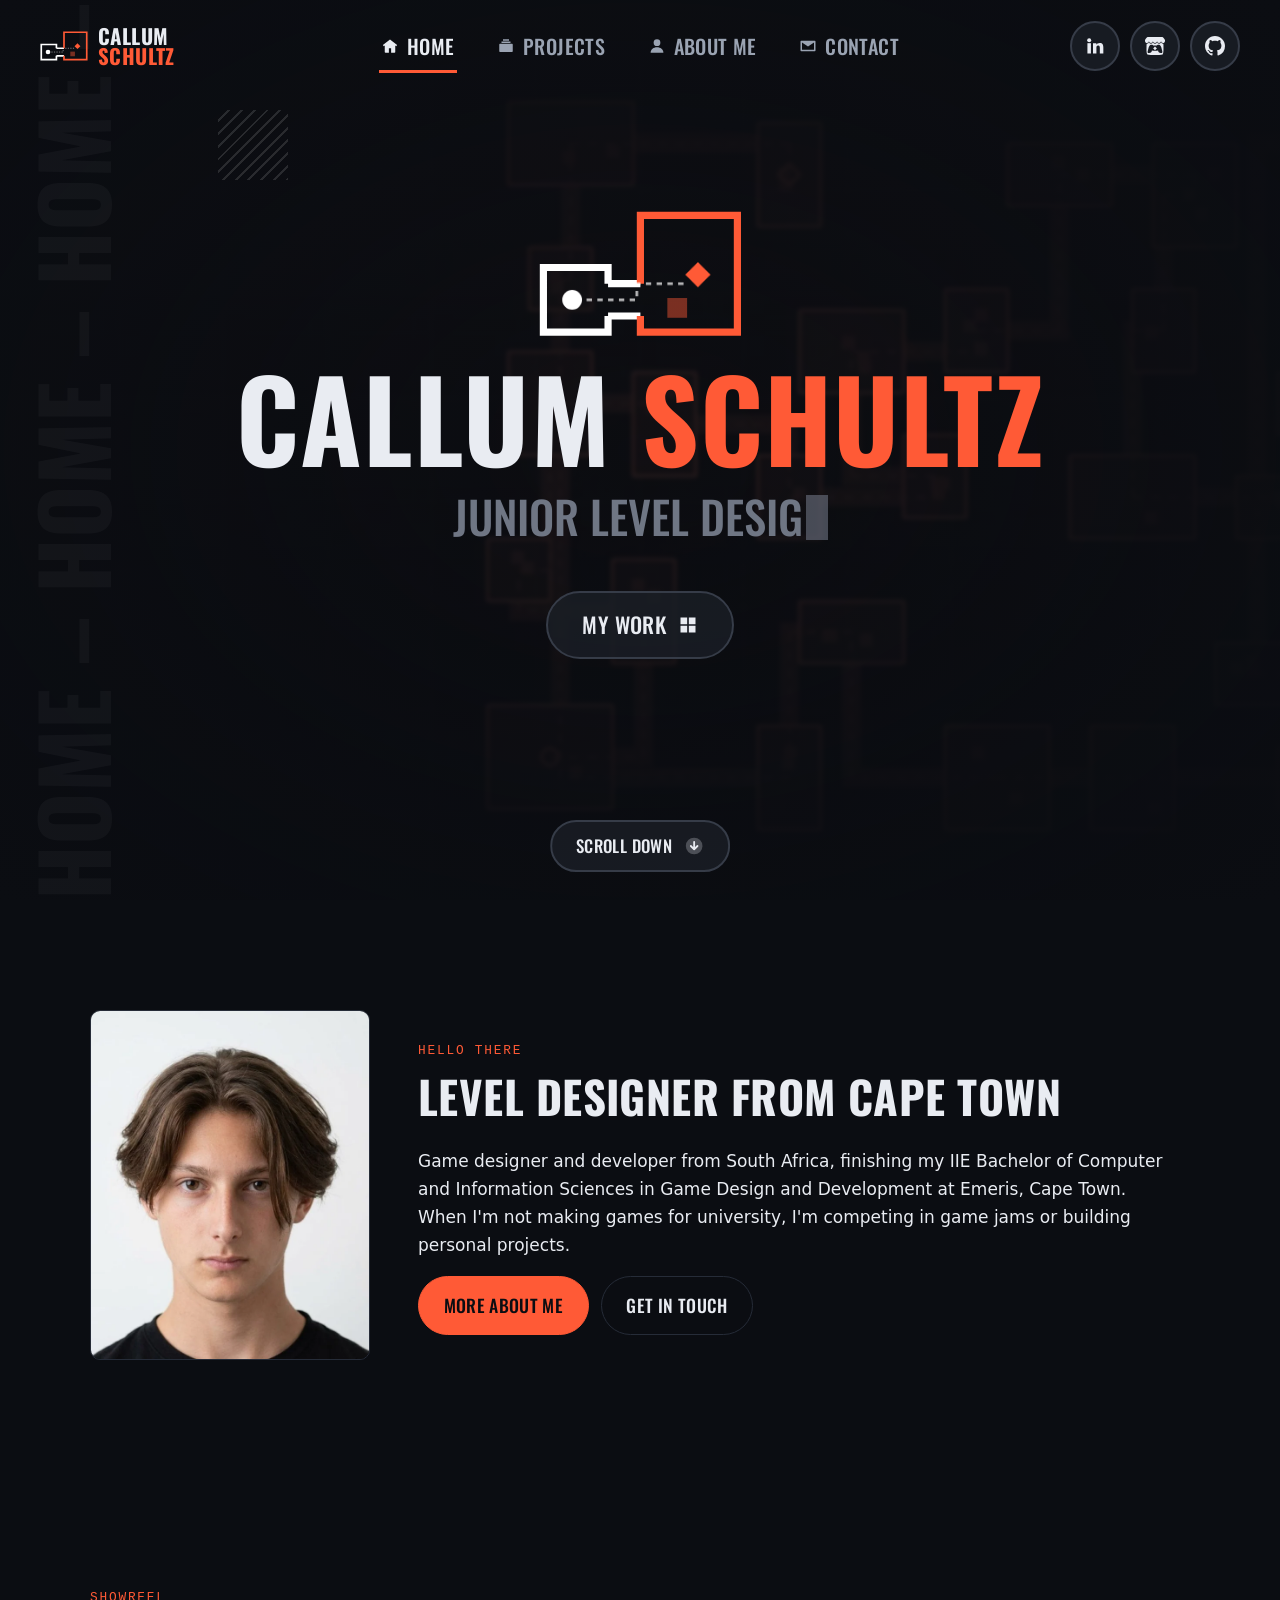
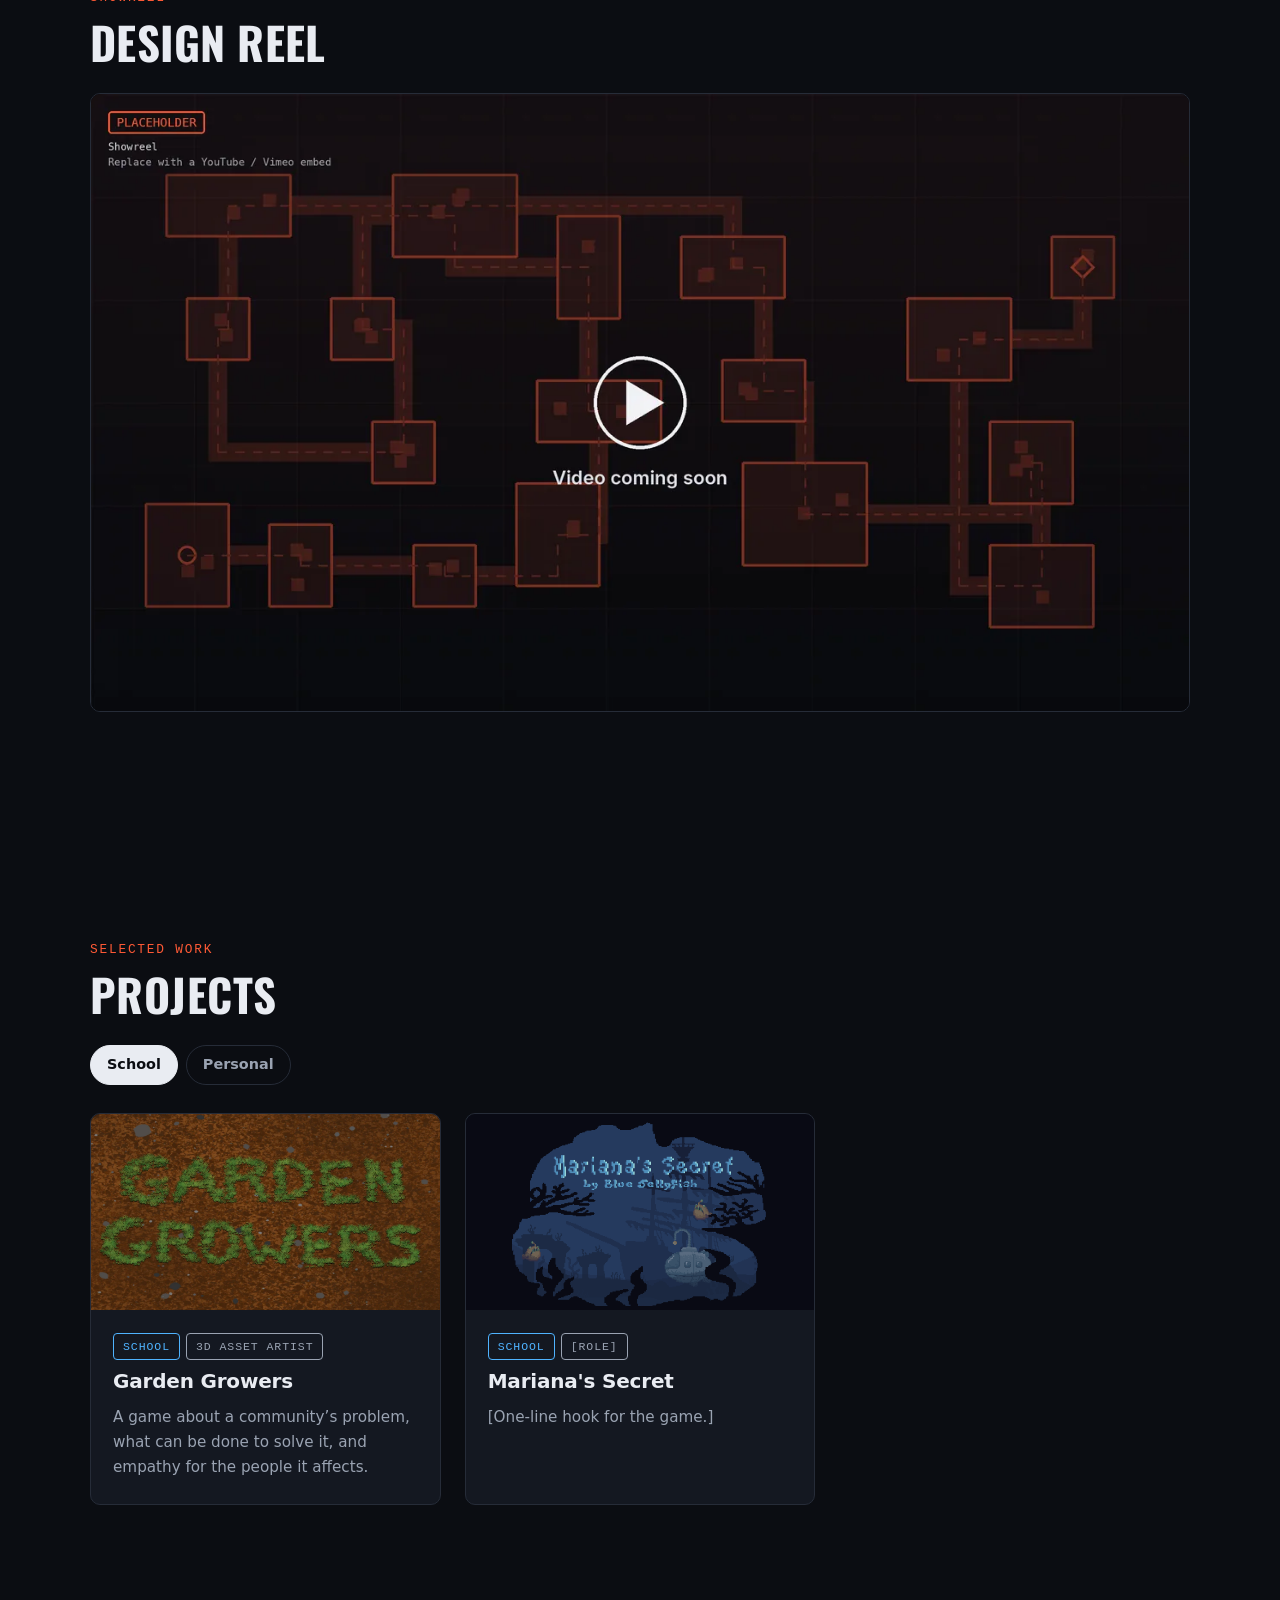
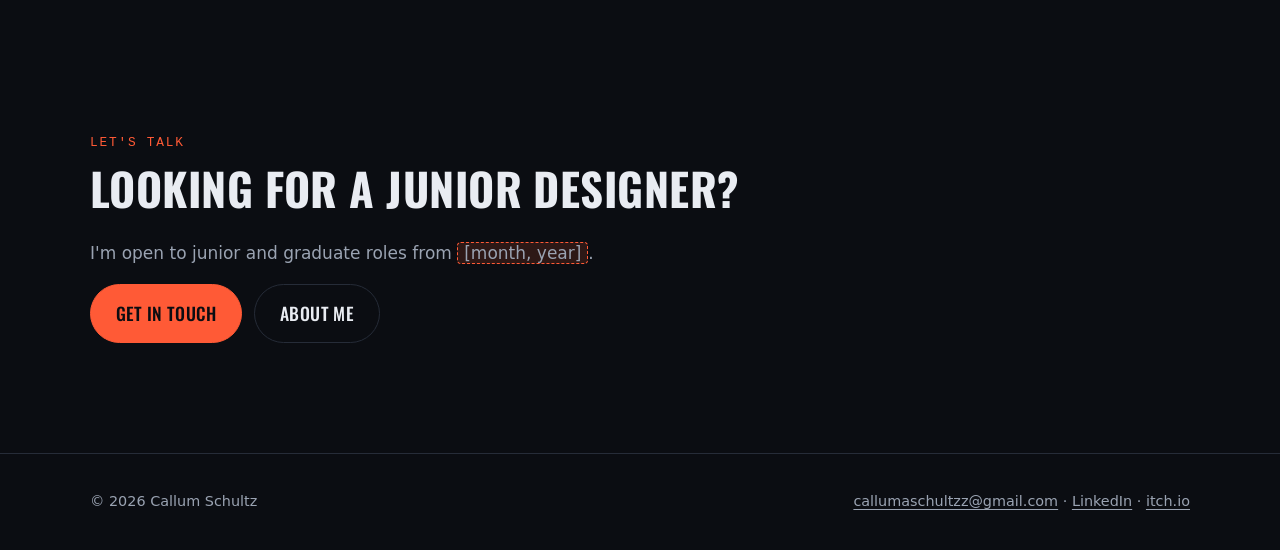
==== index.html @ 3222c4e3 "Fill in Coral Crossing case study Synopsis, facts (solo, 2 weeks, Unreal Engine, PC) and tools from " ====
<!doctype html>
<html lang="en">
<head>
  <meta charset="utf-8">
  <meta name="viewport" content="width=device-width, initial-scale=1">
  <title>Callum Schultz – Junior Level Designer</title>
  <meta name="description" content="Game design portfolio of Callum Schultz, a game design graduate from Vega School, Cape Town.">
  <script>document.documentElement.classList.add('js')</script>
  <link rel="stylesheet" href="css/style.css">
</head>
<body class="has-hero">
  <div class="page-bg" aria-hidden="true">
    <!-- PLACEHOLDER image: overwrite the file with real key art (same name). It is shown darkened behind the text. -->
    <img src="assets/img/hero-1920.webp" srcset="assets/img/hero-1280.webp 1280w, assets/img/hero-1920.webp 1920w"
         sizes="100vw" width="1920" height="1080" alt="" fetchpriority="high">
    <div class="hero__watermark"><span>Home – Home – Home – Home – Home – Home – Home – Home – Home – Home – Home – Home – Home – Home – Home – Home</span></div>
    <div class="hero__hatch"></div>
  </div>
  <a class="skip-link" href="#main">Skip to content</a>

  <header class="site-header">
    <div class="header-inner">
      <a class="brand" href="index.html" aria-label="Callum Schultz – home">
        <svg class="brand__mark" viewBox="6 14 228 142" aria-hidden="true" focusable="false">
          <path class="mark-wall" pathLength="1" d="M84 96V78H12v72h72v-18M84 96h36M84 132h36" fill="none" stroke="#fff" stroke-width="8" stroke-linejoin="miter"/>
          <path class="mark-wall mark-wall--b" pathLength="1" d="M120 96V20h108v130H120v-18" fill="none" stroke="var(--accent)" stroke-width="8" stroke-linejoin="miter"/>
          <path class="mark-route" d="M60 114h56v-18h56" fill="none" stroke="#fff" stroke-width="3" stroke-dasharray="6 6" opacity=".7"/>
          <circle class="mark-player" cx="44" cy="114" r="11" fill="#fff"/>
          <path class="mark-goal" d="M184 72l14 14-14 14-14-14z" fill="var(--accent)"/>
          <rect class="mark-cover" x="150" y="112" width="22" height="22" fill="var(--accent)" opacity=".45"/>
        </svg>
        <span class="brand__name"><span>Callum</span><span>Schultz</span></span>
      </a>
      <button class="nav-toggle" aria-expanded="false" aria-controls="site-nav">Menu</button>
      <nav id="site-nav" class="site-nav" aria-label="Main">
        <ul>
          <li><a href="index.html" aria-current="page"><svg viewBox="0 0 24 24" aria-hidden="true"><path fill="currentColor" d="M12 3.2 2.5 10.6l1.2 1.6L5 11.2V20a1 1 0 0 0 1 1h4.5v-6h3v6H18a1 1 0 0 0 1-1v-8.8l1.3 1 1.2-1.6z"/></svg><span>Home</span></a></li>
          <li><a href="index.html#work"><svg viewBox="0 0 24 24" aria-hidden="true"><path fill="currentColor" d="M4 9h16a1 1 0 0 1 1 1v9a1 1 0 0 1-1 1H4a1 1 0 0 1-1-1v-9a1 1 0 0 1 1-1zm2-3h12v2H6zm2-3h8v2H8z"/></svg><span>Projects</span></a></li>
          <li><a href="about.html"><svg viewBox="0 0 24 24" aria-hidden="true"><circle cx="12" cy="7.5" r="4.5" fill="currentColor"/><path fill="currentColor" d="M3.5 21c0-4.7 3.8-7.5 8.5-7.5s8.5 2.8 8.5 7.5z"/></svg><span>About me</span></a></li>
          <li><a href="contact.html"><svg viewBox="0 0 24 24" aria-hidden="true"><path fill="currentColor" d="M3 5h18a1 1 0 0 1 1 1v12a1 1 0 0 1-1 1H3a1 1 0 0 1-1-1V6a1 1 0 0 1 1-1zm1 2.3V17h16V7.3l-8 5.4z"/></svg><span>Contact</span></a></li>
        </ul>
        <div class="header-actions">
          <!-- Résumé hidden until assets/resume/resume.pdf exists: <a class="pill" href="assets/resume/resume.pdf" download><span>My résumé</span><svg viewBox="0 0 24 24" aria-hidden="true"><path fill="currentColor" d="M6 2h9l5 5v14a1 1 0 0 1-1 1H6a1 1 0 0 1-1-1V3a1 1 0 0 1 1-1zm2 9v2h8v-2zm0 4v2h6v-2zm6-11v4h4z"/></svg></a> -->
          <a class="icon-btn" href="https://www.linkedin.com/in/callum-schultz-7b737137b/" rel="noopener" aria-label="LinkedIn"><svg viewBox="0 0 24 24" aria-hidden="true"><circle cx="5" cy="5" r="2.4" fill="currentColor"/><rect x="2.9" y="8.6" width="4.2" height="12.4" fill="currentColor"/><path fill="currentColor" d="M9.6 8.6h4v1.8c.6-1.1 2-2.1 4.1-2.1 3.6 0 4.3 2.3 4.3 5.4V21h-4.2v-6.3c0-1.5 0-3.3-2-3.3s-2.1 1.5-2.1 3.2V21H9.6z"/></svg></a>
          <a class="icon-btn" href="https://callum-schultz.itch.io/" rel="noopener" aria-label="itch.io"><svg viewBox="0 0 24 24" aria-hidden="true"><path fill="currentColor" d="M3.13 1.338C2.08 1.96.02 4.328 0 4.95v1.03c0 1.303 1.22 2.45 2.325 2.45 1.33 0 2.436-1.102 2.436-2.41 0 1.308 1.07 2.41 2.4 2.41 1.328 0 2.362-1.102 2.362-2.41 0 1.308 1.137 2.41 2.466 2.41h.024c1.33 0 2.466-1.102 2.466-2.41 0 1.308 1.034 2.41 2.363 2.41 1.33 0 2.4-1.102 2.4-2.41 0 1.308 1.106 2.41 2.435 2.41C22.78 8.43 24 7.282 24 5.98V4.95c-.02-.62-2.082-2.99-3.13-3.612-3.253-.114-5.508-.134-8.87-.133-3.362 0-7.945.053-8.87.133zm6.376 6.477a2.74 2.74 0 0 1-.468.602c-.5.49-1.19.795-1.947.795a2.786 2.786 0 0 1-1.95-.795c-.182-.178-.32-.37-.446-.59-.127.222-.303.412-.486.59a2.788 2.788 0 0 1-1.95.795c-.092 0-.187-.025-.264-.052-.107 1.113-.152 2.176-.168 2.95v.005l-.006 1.167c.02 2.334-.23 7.564 1.03 8.85 1.952.454 5.545.662 9.15.663 3.605 0 7.198-.21 9.15-.664 1.26-1.284 1.01-6.514 1.03-8.848l-.006-1.167v-.004c-.016-.775-.06-1.838-.168-2.95-.077.026-.172.052-.263.052a2.788 2.788 0 0 1-1.95-.795c-.184-.178-.36-.368-.486-.59-.127.22-.265.412-.447.59a2.786 2.786 0 0 1-1.95.794c-.76 0-1.446-.303-1.948-.793a2.74 2.74 0 0 1-.468-.602 2.738 2.738 0 0 1-.463.602 2.787 2.787 0 0 1-1.95.794h-.16a2.787 2.787 0 0 1-1.95-.793 2.738 2.738 0 0 1-.464-.602zm-2.004 2.59v.002c.795.002 1.5 0 2.373.953.687-.072 1.406-.108 2.125-.107.72 0 1.438.035 2.125.107.873-.953 1.578-.95 2.372-.953.376 0 1.876 0 2.92 2.934l1.123 4.028c.832 2.995-.266 3.068-1.636 3.07-2.03-.075-3.156-1.55-3.156-3.025-1.124.184-2.436.276-3.748.277-1.312 0-2.624-.093-3.748-.277 0 1.475-1.125 2.95-3.156 3.026-1.37-.004-2.468-.077-1.636-3.072l1.122-4.027c1.045-2.934 2.545-2.934 2.92-2.934zM12 12.714c-.002.002-2.14 1.964-2.523 2.662l1.4-.056v1.22c0 .056.56.033 1.123.007.562.026 1.124.05 1.124-.008v-1.22l1.4.055C14.138 14.677 12 12.713 12 12.713z"/></svg></a>
          <a class="icon-btn" href="https://github.com/Callumschultz" rel="noopener" aria-label="GitHub"><svg viewBox="0 0 16 16" aria-hidden="true"><path fill="currentColor" d="M8 0C3.58 0 0 3.58 0 8c0 3.54 2.29 6.53 5.47 7.59.4.07.55-.17.55-.38 0-.19-.01-.82-.01-1.49-2.01.37-2.53-.49-2.69-.94-.09-.23-.48-.94-.82-1.13-.28-.15-.68-.52-.01-.53.63-.01 1.08.58 1.23.82.72 1.21 1.87.87 2.33.66.07-.52.28-.87.51-1.07-1.78-.2-3.64-.89-3.64-3.95 0-.87.31-1.59.82-2.15-.08-.2-.36-1.02.08-2.12 0 0 .67-.21 2.2.82.64-.18 1.32-.27 2-.27.68 0 1.36.09 2 .27 1.53-1.04 2.2-.82 2.2-.82.44 1.1.16 1.92.08 2.12.51.56.82 1.27.82 2.15 0 3.07-1.87 3.75-3.65 3.95.29.25.54.73.54 1.48 0 1.07-.01 1.93-.01 2.2 0 .21.15.46.55.38A8.013 8.013 0 0016 8c0-4.42-3.58-8-8-8z"/></svg></a>
        </div>
      </nav>
    </div>
  </header>

  <main id="main">
    <!-- HERO: full-screen intro – name, role, work + résumé buttons -->
    <section class="hero" aria-label="Introduction">

      <div class="hero__content">
        <svg class="hero__mark" viewBox="6 14 228 142" aria-hidden="true" focusable="false">
          <path class="mark-wall" pathLength="1" d="M84 96V78H12v72h72v-18M84 96h36M84 132h36" fill="none" stroke="#fff" stroke-width="8" stroke-linejoin="miter"/>
          <path class="mark-wall mark-wall--b" pathLength="1" d="M120 96V20h108v130H120v-18" fill="none" stroke="var(--accent)" stroke-width="8" stroke-linejoin="miter"/>
          <path class="mark-route" d="M60 114h56v-18h56" fill="none" stroke="#fff" stroke-width="3" stroke-dasharray="6 6" opacity=".7"/>
          <circle class="mark-player" cx="44" cy="114" r="11" fill="#fff"/>
          <path class="mark-goal" d="M184 72l14 14-14 14-14-14z" fill="var(--accent)"/>
          <rect class="mark-cover" x="150" y="112" width="22" height="22" fill="var(--accent)" opacity=".45"/>
        </svg>
        <h1 class="hero__name"><span class="word">Callum</span> <span class="word accent">Schultz</span></h1>
        <p class="hero__role"><span class="sr-only">Junior Level Designer</span><span class="typewriter" data-typewriter aria-hidden="true">Junior Level Designer</span></p>
        <div class="btn-row btn-row--center">
          <a class="pill pill--lg" href="#work"><span>My work</span><svg viewBox="0 0 24 24" aria-hidden="true"><path fill="currentColor" d="M3 3h8v8H3zm10 0h8v8h-8zM3 13h8v8H3zm10 0h8v8h-8z"/></svg></a>
          <!-- Résumé hidden until assets/resume/resume.pdf exists: <a class="pill pill--lg" href="assets/resume/resume.pdf" download><span>My résumé</span><svg viewBox="0 0 24 24" aria-hidden="true"><path fill="currentColor" d="M6 2h9l5 5v14a1 1 0 0 1-1 1H6a1 1 0 0 1-1-1V3a1 1 0 0 1 1-1zm2 9v2h8v-2zm0 4v2h6v-2zm6-11v4h4z"/></svg></a> -->
        </div>
      </div>

      <a class="pill hero__scroll" href="#intro"><span>Scroll down</span><svg viewBox="0 0 24 24" aria-hidden="true"><circle cx="12" cy="12" r="10" fill="currentColor" opacity=".25"/><path d="M12 7v9m-4-4 4 4 4-4" fill="none" stroke="currentColor" stroke-width="2.2" stroke-linecap="round" stroke-linejoin="round"/></svg></a>
    </section>

    <!-- SHORT INTRO -->
    <section class="section" id="intro">
      <div class="container intro">
        <img class="portrait" src="assets/img/portrait.webp" width="640" height="800" alt="Portrait of Callum Schultz" loading="lazy">
        <div class="prose">
          <span class="eyebrow">Hello there</span>
          <h2>Level designer from Cape Town</h2>
          <p>Game designer and developer from South Africa, finishing my IIE Bachelor of Computer and Information Sciences in Game Design and Development at Emeris, Cape Town. When I'm not making games for university, I'm competing in game jams or building personal projects.</p>
          <div class="btn-row">
            <a class="btn" href="about.html">More about me</a>
            <a class="btn btn--ghost" href="contact.html">Get in touch</a>
          </div>
        </div>
      </div>
    </section>

    <!-- SHOWREEL -->
    <section class="section" id="showreel">
      <div class="container">
        <span class="eyebrow">Showreel</span>
        <h2>Design reel</h2>
        <div class="video-embed">
          <!-- TODO: paste the YouTube/Vimeo embed, e.g.
               <iframe src="https://www.youtube-nocookie.com/embed/VIDEO_ID" title="Callum Schultz design showreel"
                       loading="lazy" allow="accelerometer; encrypted-media; gyroscope; picture-in-picture" allowfullscreen></iframe> -->
          <img src="assets/img/video-showreel.webp" width="1280" height="720" alt="Showreel coming soon" loading="lazy">
        </div>
      </div>
    </section>

    <!-- FEATURED PROJECTS -->
    <section class="section" id="work">
      <div class="container">
        <span class="eyebrow">Selected work</span>
        <h2>Projects</h2>

        <div class="filters" role="group" aria-label="Filter projects">
          <button class="filter-btn" data-filter="school" aria-pressed="true">School</button>
          <button class="filter-btn" data-filter="personal" aria-pressed="false">Personal</button>
        </div>

        <div class="project-grid">
          <a class="project-card" href="projects/project-1.html" data-category="school">
            <img src="assets/img/project-1/thumb.webp" width="1280" height="720" alt="Garden Growers" loading="lazy">
            <div class="project-card__body">
              <span class="tag tag--school">School</span><span class="tag tag--role">3D Asset Artist</span>
              <h3>Garden Growers</h3>
              <p>A game about a community’s problem, what can be done to solve it, and empathy for the people it affects.</p>
            </div>
          </a>
          <a class="project-card" href="projects/project-2.html" data-category="school">
            <img src="assets/img/project-2/thumb.webp" width="1280" height="720" alt="Mariana's Secret" loading="lazy">
            <div class="project-card__body">
              <span class="tag tag--school">School</span><span class="tag tag--role">[Role]</span>
              <h3>Mariana's Secret</h3>
              <p>[One-line hook for the game.]</p>
            </div>
          </a>
          <a class="project-card" href="projects/project-3.html" data-category="personal">
            <img src="assets/img/project-3/thumb.webp" width="1280" height="720" alt="Coral Crossing" loading="lazy">
            <div class="project-card__body">
              <span class="tag tag--personal">Personal</span><span class="tag tag--role">Solo project</span>
              <h3>Coral Crossing</h3>
              <p>I wanted to make an underwater-themed, Crossy Road-style game.</p>
            </div>
          </a>
        </div>
      </div>
    </section>

    <section class="section">
      <div class="container">
        <span class="eyebrow">Let's talk</span>
        <h2>Looking for a junior designer?</h2>
        <p class="muted" style="max-width:60ch">I'm open to junior and graduate roles from <span class="todo">[month, year]</span>.</p>
        <div class="btn-row">
          <a class="btn" href="contact.html">Get in touch</a>
          <a class="btn btn--ghost" href="about.html">About me</a>
        </div>
      </div>
    </section>
  </main>

  <footer class="site-footer">
    <div class="container">
      <span>© <span id="year">2026</span> Callum Schultz</span>
      <span><a href="mailto:callumaschultzz@gmail.com">callumaschultzz@gmail.com</a> · <a href="https://www.linkedin.com/in/callum-schultz-7b737137b/" rel="noopener">LinkedIn</a> · <a href="https://callum-schultz.itch.io/" rel="noopener">itch.io</a></span>
    </div>
  </footer>

  <script src="js/main.js"></script>
</body>
</html>
---- css/style.css ----
/* ==========================================================================
   Portfolio – global styles
   Dark, game-industry aesthetic. System fonts only so the site renders
   identically offline on the Showcase computer.
   ========================================================================== */

@font-face {
  font-family: "Oswald";
  src: url("../assets/fonts/oswald-latin-500-normal.woff2") format("woff2");
  font-weight: 500; font-style: normal; font-display: swap;
}
@font-face {
  font-family: "Oswald";
  src: url("../assets/fonts/oswald-latin-700-normal.woff2") format("woff2");
  font-weight: 700; font-style: normal; font-display: swap;
}

:root {
  --bg: #0b0d12;
  --bg-raised: #141821;
  --bg-sunken: #07080b;
  --line: #262c38;
  --text: #e9ecf2;
  --text-muted: #9aa3b2;
  --accent: #ff5a36;
  --accent-soft: rgba(255, 90, 54, 0.14);
  --tag-school: #4fb3ff;
  --tag-personal: #5be38a;

  --font-body: system-ui, -apple-system, "Segoe UI", Roboto, "Helvetica Neue", Arial, sans-serif;
  --font-display: "Oswald", "Arial Narrow", Impact, sans-serif;
  --font-mono: ui-monospace, "SFMono-Regular", Consolas, "Liberation Mono", monospace;

  --header-h: 92px;
  --max-w: 1180px;
  --gutter: clamp(16px, 4vw, 40px);
  --radius: 10px;
}

*,
*::before,
*::after { box-sizing: border-box; }

html { scroll-behavior: smooth; scroll-padding-top: 76px; }

body {
  padding-top: var(--header-h);
  margin: 0;
  background: var(--bg);
  color: var(--text);
  font-family: var(--font-body);
  font-size: 1.0625rem;
  line-height: 1.65;
  -webkit-font-smoothing: antialiased;
}

img, video, iframe { display: block; max-width: 100%; }
img { height: auto; }

a { color: var(--accent); text-decoration-thickness: 1px; text-underline-offset: 3px; }
a:hover { color: #fff; }

h1, h2, h3, h4 { line-height: 1.15; margin: 0 0 0.6em; letter-spacing: -0.01em; }
h1, h2 { font-family: var(--font-display); font-weight: 700; text-transform: uppercase; letter-spacing: 0.01em; line-height: 1.05; }
h1 { font-size: clamp(2.6rem, 6vw, 4.8rem); }
h2 { font-size: clamp(1.9rem, 3.6vw, 2.8rem); }
h3 { font-size: 1.25rem; font-weight: 700; }
p { margin: 0 0 1em; }

.container { width: 100%; max-width: var(--max-w); margin: 0 auto; padding: 0 var(--gutter); }
.section { padding: clamp(56px, 9vw, 110px) 0; }
.section + .section { border-top: 1px solid var(--line); }

.eyebrow {
  display: inline-block;
  font-family: var(--font-mono);
  font-size: 0.8rem;
  letter-spacing: 0.14em;
  text-transform: uppercase;
  color: var(--accent);
  margin-bottom: 0.9em;
}

.muted { color: var(--text-muted); }

.sr-only {
  position: absolute; width: 1px; height: 1px; padding: 0; margin: -1px;
  overflow: hidden; clip: rect(0 0 0 0); white-space: nowrap; border: 0;
}

.skip-link {
  position: absolute; left: -9999px; top: 8px;
  background: var(--accent); color: #000; padding: 8px 14px; z-index: 100;
}
.skip-link:focus { left: 8px; }

/* Placeholder marker – search for "TODO" in the HTML to find every gap */
.todo {
  background: var(--accent-soft);
  border: 1px dashed var(--accent);
  border-radius: 4px;
  padding: 0 0.35em;
}

/* ---------- Buttons ---------- */
.btn {
  display: inline-flex; align-items: center; gap: 0.5em;
  padding: 0.8em 1.4em;
  border-radius: 999px;
  border: 1px solid var(--accent);
  background: var(--accent);
  color: #0b0d12;
  font-family: var(--font-display); font-weight: 500; font-size: 1.1rem;
  letter-spacing: 0.02em; text-transform: uppercase;
  text-decoration: none;
  transition: transform 0.15s ease, background 0.15s ease, color 0.15s ease;
}
.btn:hover { transform: translateY(-1px); background: #fff; border-color: #fff; color: #0b0d12; }
.btn--ghost { background: transparent; color: var(--text); border-color: var(--line); }
.btn--ghost:hover { background: var(--bg-raised); color: #fff; border-color: var(--text-muted); }
.btn-row { display: flex; flex-wrap: wrap; gap: 12px; }

/* ---------- Header / nav ---------- */
.site-header {
  position: fixed; top: 0; left: 0; right: 0; z-index: 50;
  background: transparent;
  border-bottom: 1px solid transparent;
  transition: background 0.45s ease, box-shadow 0.45s ease, border-color 0.45s ease;
}
/* Toggled in main.js once the page scrolls: header shrinks into a solid banner */
.site-header.is-scrolled {
  background: rgba(24, 27, 33, 0.94);
  border-bottom-color: rgba(255, 255, 255, 0.04);
  box-shadow: 0 8px 28px rgba(0, 0, 0, 0.4);
  backdrop-filter: blur(8px);
}

.header-inner {
  display: grid; grid-template-columns: 1fr auto 1fr; align-items: center; gap: 16px;
  max-width: 1600px; min-height: var(--header-h); margin: 0 auto; padding: 0 var(--gutter);
  transition: min-height 0.45s ease;
}
.is-scrolled .header-inner { min-height: 60px; }
.brand { display: inline-flex; align-items: center; gap: 10px; justify-self: start; color: var(--text); text-decoration: none; }
.brand:hover { color: var(--text); }
.brand__mark { width: 48px; height: auto; transition: width 0.45s ease; }
.is-scrolled .brand__mark { width: 38px; }
.brand__name {
  display: flex; flex-direction: column;
  font-family: var(--font-display); font-weight: 700; font-size: 1.3rem;
  line-height: 0.95; letter-spacing: 0.02em; text-transform: uppercase;
  transition: font-size 0.45s ease;
}
.is-scrolled .brand__name { font-size: 1.1rem; }
.brand__name span:last-child { color: var(--accent); }

.site-nav { display: contents; }
.site-nav ul { display: flex; gap: clamp(12px, 3vw, 48px); list-style: none; margin: 0; padding: 0; }
.site-nav ul a {
  display: flex; align-items: center; gap: 8px;
  padding: 10px 2px 7px;
  border-bottom: 3px solid transparent;
  font-family: var(--font-display); font-weight: 500; font-size: 1.25rem;
  letter-spacing: 0.02em; text-transform: uppercase;
  color: var(--text-muted); text-decoration: none;
  transition: font-size 0.45s ease, color 0.2s ease, border-color 0.2s ease;
}
.is-scrolled .site-nav ul a { font-size: 1.1rem; }
.site-nav ul a svg { width: 18px; height: 18px; flex: none; }
.site-nav ul a:hover { color: var(--text); }
/* Underline grows out from the centre on hover and sits under the current page */
.site-nav ul a { position: relative; }
.site-nav ul a::after {
  content: ""; position: absolute; left: 0; right: 0; bottom: -3px; height: 3px;
  background: var(--accent); transform: scaleX(0); transition: transform 0.3s ease;
}
.site-nav ul a:hover::after { transform: scaleX(0.6); }
.site-nav ul a[aria-current="page"] { color: var(--text); }
.site-nav ul a[aria-current="page"]::after { transform: scaleX(1); }

.header-actions { display: flex; align-items: center; gap: 10px; justify-self: end; }

.pill {
  display: inline-flex; align-items: center; gap: 12px;
  padding: 10px 26px;
  border: 2px solid #363c48; border-radius: 999px;
  background: rgba(28, 32, 40, 0.75);
  color: var(--text); text-decoration: none;
  font-family: var(--font-display); font-weight: 500; font-size: 1.15rem;
  letter-spacing: 0.02em; text-transform: uppercase;
  transition: border-color 0.2s ease, background 0.2s ease, transform 0.2s ease;
}
.pill:hover { border-color: var(--accent); background: rgba(38, 42, 52, 0.9); color: #fff; transform: translateY(-1px); }
.pill svg { width: 20px; height: 20px; flex: none; }
.pill--lg { padding: 14px 34px; font-size: 1.35rem; }

.icon-btn {
  display: grid; place-items: center; width: 50px; height: 50px; flex: none;
  border: 2px solid #363c48; border-radius: 50%;
  background: rgba(28, 32, 40, 0.75); color: var(--text);
  transition: width 0.45s ease, height 0.45s ease, border-color 0.2s ease, color 0.2s ease;
}
.is-scrolled .icon-btn { width: 42px; height: 42px; }
.icon-btn:hover { border-color: var(--accent); color: var(--accent); }
.icon-btn svg { width: 20px; height: 20px; }

.nav-toggle {
  display: none; justify-self: end;
  background: none; border: 1px solid var(--line); border-radius: 6px;
  color: var(--text); padding: 8px 14px; cursor: pointer;
  font-family: var(--font-display); font-size: 1rem; text-transform: uppercase; letter-spacing: 0.04em;
}

@media (max-width: 960px) {
  :root { --header-h: 68px; }
  .header-inner { grid-template-columns: 1fr auto; }
  .is-scrolled .header-inner { min-height: 58px; }
  .nav-toggle { display: block; }
  .site-nav {
    display: none;
    position: absolute; left: 0; right: 0; top: 100%;
    padding: 4px var(--gutter) 20px;
    background: var(--bg); border-bottom: 1px solid var(--line);
  }
  .site-nav.is-open { display: block; }
  .site-nav ul { flex-direction: column; gap: 0; }
  .site-nav ul a { padding: 14px 4px; border-bottom: 1px solid var(--line); }
  .site-nav ul a[aria-current="page"] { color: var(--accent); }
  .site-nav ul a::after { display: none; }
  .header-actions { padding-top: 16px; }
}

/* ---------- Hero (home: full screen, centred) ---------- */
.hero {
  position: relative; isolation: isolate; overflow: hidden;
  display: grid; place-items: center; text-align: center;
  min-height: 100vh; min-height: 100svh;
  padding: 120px var(--gutter) 150px;
}
/* Home: fixed background layer – key art, watermark and hatch stay still while the page scrolls */
body.has-hero { padding-top: 0; }
.page-bg { position: fixed; inset: 0; z-index: -1; overflow: hidden; pointer-events: none; }
.page-bg img { width: 100%; height: 100%; object-fit: cover; opacity: 0.3; filter: blur(2px) grayscale(0.4); transform: scale(1.04); }
.page-bg::after {
  content: ""; position: absolute; inset: 0;
  background: radial-gradient(ellipse at center, rgba(11, 13, 18, 0.35) 0%, rgba(11, 13, 18, 0.85) 65%, var(--bg) 100%);
}
.hero__watermark {
  position: absolute; top: 0; bottom: 0; left: clamp(8px, 2vw, 32px); z-index: 1;
  writing-mode: vertical-rl; transform: rotate(180deg);
  font-family: var(--font-display); font-weight: 700; font-size: clamp(4rem, 7vw, 6.5rem);
  line-height: 1; text-transform: uppercase; white-space: nowrap; overflow: hidden;
  color: rgba(255, 255, 255, 0.035);
  pointer-events: none; user-select: none;
}
.hero__hatch {
  position: absolute; top: 110px; left: clamp(150px, 17vw, 330px); z-index: 1;
  width: 70px; height: 70px;
  background: repeating-linear-gradient(-45deg, rgba(255, 255, 255, 0.12) 0 2px, transparent 2px 9px);
}
.hero__mark { display: block; width: clamp(140px, 16vw, 220px); height: auto; margin: 0 auto 22px; }
.hero__name {
  margin: 0;
  font-family: var(--font-display); font-weight: 700; font-size: clamp(3.2rem, 9vw, 7rem);
  line-height: 1; letter-spacing: 0.01em; text-transform: uppercase;
}
.hero__name .accent { color: var(--accent); }
.hero__role {
  min-height: 1.25em; margin: 8px 0 38px;
  font-family: var(--font-display); font-weight: 500; font-size: clamp(1.5rem, 3.6vw, 2.8rem);
  text-transform: uppercase; color: #6f7684;
}
.typewriter::after {
  content: ""; display: inline-block; width: 0.5em; height: 1em; margin-left: 3px;
  vertical-align: -0.1em; background: currentColor; opacity: 0.6;
  animation: blink 1s steps(1) infinite;
}
@keyframes blink { 50% { opacity: 0; } }
.btn-row--center { justify-content: center; }
.hero__scroll { position: absolute; bottom: 28px; left: 50%; transform: translateX(-50%); font-size: 1.05rem; padding: 10px 24px; }
.hero__scroll:hover { transform: translateX(-50%) translateY(-1px); }
.hero__scroll svg { animation: bob 1.6s ease-in-out infinite; }
@keyframes bob { 50% { transform: translateY(3px); } }
.hero__intro { max-width: 60ch; color: var(--text-muted); font-size: 1.1rem; margin-bottom: 1.8em; }

@media (max-width: 960px) {
  .hero__watermark, .hero__hatch { display: none; }
}

/* ---------- Home intro ---------- */
.intro { display: grid; gap: 48px; grid-template-columns: minmax(0, 280px) minmax(0, 1fr); align-items: center; }
@media (max-width: 760px) { .intro { grid-template-columns: 1fr; gap: 28px; } .intro .portrait { max-width: 240px; } }

/* ---------- Image placeholders (swap for <picture> once assets exist) ---------- */
.placeholder {
  display: grid; place-items: center;
  width: 100%;
  aspect-ratio: 16 / 9;
  background:
    repeating-linear-gradient(45deg, transparent 0 14px, rgba(255,255,255,0.025) 14px 28px),
    var(--bg-raised);
  border: 1px solid var(--line);
  border-radius: var(--radius);
  color: var(--text-muted);
  font-family: var(--font-mono);
  font-size: 0.8rem;
  text-align: center;
  padding: 16px;
}
.placeholder--poster { aspect-ratio: 2 / 3; }
.placeholder--square { aspect-ratio: 1 / 1; }

/* ---------- Project grid ---------- */
.filters { display: flex; flex-wrap: wrap; gap: 8px; margin: 0 0 28px; }
.filter-btn {
  font: inherit; font-size: 0.9rem; font-weight: 600;
  padding: 7px 16px; border-radius: 999px; cursor: pointer;
  background: transparent; color: var(--text-muted); border: 1px solid var(--line);
}
.filter-btn:hover { color: var(--text); border-color: var(--text-muted); }
.filter-btn[aria-pressed="true"] { background: var(--text); color: var(--bg); border-color: var(--text); }

.project-grid {
  display: grid; gap: 24px;
  grid-template-columns: repeat(auto-fill, minmax(min(100%, 320px), 1fr));
}
.project-card {
  display: flex; flex-direction: column;
  background: var(--bg-raised);
  border: 1px solid var(--line);
  border-radius: var(--radius);
  overflow: hidden;
  color: var(--text); text-decoration: none;
  transition: transform 0.2s ease, border-color 0.2s ease;
}
.project-card:hover { transform: translateY(-4px); border-color: var(--accent); color: var(--text); }
.project-card[hidden] { display: none; }
.project-card .placeholder, .project-card img { border-radius: 0; border: 0; aspect-ratio: 16 / 9; object-fit: cover; }
.project-card__body { padding: 20px 22px 24px; }
.project-card__body p { color: var(--text-muted); font-size: 0.95rem; margin: 0; }

.tag {
  display: inline-block;
  font-family: var(--font-mono); font-size: 0.72rem; letter-spacing: 0.08em; text-transform: uppercase;
  padding: 3px 9px; border-radius: 4px; margin: 0 6px 10px 0;
  border: 1px solid currentColor;
}
.tag--school { color: var(--tag-school); }
.tag--personal { color: var(--tag-personal); }
.tag--role { color: var(--text-muted); }

/* ---------- Project page ---------- */
.project-hero { padding: 56px 0 40px; }
.project-hero__grid {
  display: grid; gap: 40px; align-items: start;
  grid-template-columns: minmax(0, 340px) minmax(0, 1fr);
}
@media (max-width: 820px) { .project-hero__grid { grid-template-columns: 1fr; } .project-hero__grid > :first-child { max-width: 360px; } }

.credits { margin: -0.6em 0 0; color: var(--text); font-weight: 600; }
.credits span { display: block; margin-bottom: 2px; font-family: var(--font-mono); font-size: 0.75rem; font-weight: 400; letter-spacing: 0.1em; text-transform: uppercase; color: var(--text-muted); }
.facts { display: grid; gap: 14px 28px; grid-template-columns: repeat(auto-fit, minmax(180px, 1fr)); margin: 24px 0 0; }
.facts dt { font-family: var(--font-mono); font-size: 0.75rem; letter-spacing: 0.1em; text-transform: uppercase; color: var(--text-muted); }
.facts dd { margin: 2px 0 0; font-weight: 600; }

.case-block { display: grid; gap: 32px; grid-template-columns: 220px minmax(0, 1fr); }
@media (max-width: 820px) { .case-block { grid-template-columns: 1fr; gap: 8px; } }
.case-block h2 { font-size: 1.4rem; }
.prose { max-width: 70ch; }
.prose ul { padding-left: 1.2em; }
.prose li { margin-bottom: 0.4em; }

.chip-list { display: flex; flex-wrap: wrap; gap: 8px; list-style: none; padding: 0; margin: 0; }
.chip-list li {
  padding: 6px 14px; border-radius: 999px; font-size: 0.9rem; font-weight: 600;
  background: var(--bg-raised); border: 1px solid var(--line);
}

.process-grid { display: grid; gap: 20px; grid-template-columns: repeat(auto-fill, minmax(min(100%, 260px), 1fr)); }
.process-grid figure { margin: 0; }
.process-zoom { display: block; width: 100%; padding: 0; border: 0; background: none; cursor: zoom-in; border-radius: var(--radius); }
.process-grid figcaption { font-size: 0.88rem; color: var(--text-muted); margin-top: 8px; }

.video-embed { position: relative; aspect-ratio: 16 / 9; background: var(--bg-sunken); border-radius: var(--radius); overflow: hidden; border: 1px solid var(--line); }
.video-embed iframe { position: absolute; inset: 0; width: 100%; height: 100%; border: 0; }

/* ---------- Screenshot gallery (project pages) ---------- */
.gallery { display: grid; gap: 14px; margin-bottom: 32px; }
.gallery__main {
  position: relative; display: block; width: 100%; padding: 0;
  border: 1px solid var(--line); border-radius: var(--radius); overflow: hidden;
  background: var(--bg-sunken); cursor: zoom-in;
}
.gallery__main img {
  width: 100%; aspect-ratio: 16 / 9; object-fit: cover;
  transition: opacity 0.25s ease, transform 0.7s cubic-bezier(0.2, 0.7, 0.2, 1);
}
.gallery__main:hover img { transform: scale(1.02); }
.gallery__main img.is-swapping { opacity: 0; }
.gallery__hint {
  position: absolute; right: 14px; bottom: 14px;
  padding: 6px 14px; border-radius: 999px;
  background: rgba(11, 13, 18, 0.8); border: 1px solid var(--line);
  font-family: var(--font-display); font-size: 0.95rem; text-transform: uppercase; letter-spacing: 0.04em; color: var(--text);
  opacity: 0; transform: translateY(6px); transition: opacity 0.25s ease, transform 0.25s ease;
}
.gallery__main:hover .gallery__hint, .gallery__main:focus-visible .gallery__hint { opacity: 1; transform: none; }
.gallery__thumbs { display: grid; gap: 10px; grid-template-columns: repeat(auto-fill, minmax(110px, 1fr)); }
.gallery__thumb {
  padding: 0; border: 2px solid transparent; border-radius: 8px; overflow: hidden;
  background: var(--bg-sunken); cursor: pointer; opacity: 0.5;
  transition: opacity 0.2s ease, border-color 0.2s ease, transform 0.2s ease;
}
.gallery__thumb:hover { opacity: 0.9; transform: translateY(-2px); }
.gallery__thumb[aria-pressed="true"] { opacity: 1; border-color: var(--accent); }
.gallery__thumb img { width: 100%; aspect-ratio: 16 / 9; object-fit: cover; }

/* Full-screen viewer (a <dialog> created by main.js) */
.lightbox {
  width: 100vw; height: 100vh; max-width: none; max-height: none; margin: 0; padding: 0;
  border: 0; background: transparent; color: var(--text); overflow: hidden;
}
.lightbox[open] { display: grid; place-items: center; animation: fade-in 0.25s ease; }
.lightbox::backdrop { background: rgba(5, 6, 9, 0.93); backdrop-filter: blur(6px); }
.lightbox__img {
  max-width: min(92vw, 1600px); max-height: 80vh; width: auto; height: auto;
  border-radius: 8px; box-shadow: 0 30px 80px rgba(0, 0, 0, 0.6);
  animation: lightbox-in 0.35s cubic-bezier(0.2, 0.7, 0.2, 1);
}
.lightbox__img.is-swapping { opacity: 0; transition: opacity 0.18s ease; }
.lightbox__btn { position: absolute; }
.lightbox__btn[hidden] { display: none; }
.lightbox__close { top: 18px; right: 18px; }
.lightbox__prev { left: 18px; top: 50%; translate: 0 -50%; }
.lightbox__next { right: 18px; top: 50%; translate: 0 -50%; }
.lightbox__count {
  position: absolute; bottom: 18px; left: 50%; translate: -50% 0;
  font-family: var(--font-mono); font-size: 0.85rem; color: var(--text-muted);
}
@keyframes lightbox-in { from { opacity: 0; transform: scale(0.94); } }
@media (max-width: 600px) {
  .lightbox__prev, .lightbox__next { top: auto; bottom: 10px; translate: none; }
}

.link-cards { display: grid; gap: 20px; grid-template-columns: repeat(auto-fill, minmax(min(100%, 340px), 1fr)); }
.link-card {
  display: flex; gap: 20px; align-items: center;
  padding: 20px; border-radius: var(--radius);
  background: var(--bg-raised); border: 1px solid var(--line);
}
.link-card .qr { flex: 0 0 120px; }
.link-card .qr img, .link-card .qr .placeholder { width: 120px; height: 120px; background: #fff; border-radius: 6px; }
.link-card .qr .placeholder { background: var(--bg-sunken); font-size: 0.65rem; padding: 6px; }
.link-card h3 { margin-bottom: 0.3em; }
.link-card p { color: var(--text-muted); font-size: 0.92rem; word-break: break-all; }

.project-nav { display: flex; justify-content: space-between; gap: 16px; flex-wrap: wrap; }

/* ---------- About ---------- */
.about-grid { display: grid; gap: 48px; grid-template-columns: minmax(0, 320px) minmax(0, 1fr); align-items: start; }
@media (max-width: 820px) { .about-grid { grid-template-columns: 1fr; } .about-grid > :first-child { max-width: 320px; } }
.skill-columns { display: grid; gap: 32px; grid-template-columns: repeat(auto-fit, minmax(220px, 1fr)); }
.timeline { list-style: none; padding: 0; margin: 0; border-left: 2px solid var(--line); }
.timeline li { position: relative; padding: 0 0 28px 24px; }
.timeline li::before {
  content: ""; position: absolute; left: -7px; top: 6px;
  width: 12px; height: 12px; border-radius: 50%;
  background: var(--bg); border: 2px solid var(--accent);
}
.timeline .when { font-family: var(--font-mono); font-size: 0.8rem; color: var(--text-muted); }

/* ---------- Contact ---------- */
.contact { min-height: calc(100vh - var(--header-h)); display: flex; align-items: center; }
.contact__grid { display: grid; gap: clamp(36px, 6vw, 80px); grid-template-columns: minmax(0, 1fr) minmax(0, 1.05fr); align-items: center; }
@media (max-width: 900px) { .contact__grid { grid-template-columns: 1fr; } }
.contact__lead { max-width: 52ch; color: var(--text-muted); font-size: 1.15rem; }
.contact__status {
  display: inline-flex; align-items: center; gap: 10px; margin: 4px 0 28px;
  padding: 7px 16px; border-radius: 999px; border: 1px solid var(--line); background: var(--bg-raised);
  font-family: var(--font-mono); font-size: 0.82rem; letter-spacing: 0.04em;
}
.status-dot { width: 9px; height: 9px; border-radius: 50%; background: #3ddc84; box-shadow: 0 0 0 0 rgba(61, 220, 132, 0.6); animation: status-ping 2s ease-out infinite; }
@keyframes status-ping { 70% { box-shadow: 0 0 0 9px rgba(61, 220, 132, 0); } 100% { box-shadow: 0 0 0 0 rgba(61, 220, 132, 0); } }
[data-copy].is-copied { border-color: #3ddc84; color: #3ddc84; }

/* Brand cards: each sets --brand to the platform's own colour */
.social-cards { list-style: none; margin: 0; padding: 0; display: grid; gap: 14px; }
.social-card--email { --brand: #ea4335; }
.social-card--linkedin { --brand: #0a66c2; }
.social-card--itch { --brand: #fa5c5c; }
.social-card--github { --brand: #6e7681; }
.social-card {
  position: relative; display: flex; align-items: center; gap: 16px; height: 100%;
  padding: 22px; border-radius: 14px; overflow: hidden;
  background: var(--bg-raised); border: 1px solid var(--line);
  color: var(--text); text-decoration: none;
  transition: transform 0.25s ease, border-color 0.25s ease, box-shadow 0.25s ease;
}
.social-card::before {
  content: ""; position: absolute; inset: 0; pointer-events: none;
  background: radial-gradient(circle at 0% 0%, color-mix(in srgb, var(--brand) 22%, transparent), transparent 60%);
  opacity: 0; transition: opacity 0.3s ease;
}
.social-card:hover, .social-card:focus-visible {
  color: var(--text); transform: translateY(-4px);
  border-color: var(--brand); box-shadow: 0 16px 36px rgba(0, 0, 0, 0.45), 0 0 26px color-mix(in srgb, var(--brand) 30%, transparent);
}
.social-card:hover::before, .social-card:focus-visible::before { opacity: 1; }
.social-card__logo {
  position: relative; flex: none; display: grid; place-items: center; width: 56px; height: 56px;
  border-radius: 14px; background: var(--brand); color: #fff;
  transition: transform 0.3s cubic-bezier(0.3, 1.6, 0.5, 1);
}
.social-card__logo svg { width: 28px; height: 28px; }
.social-card:hover .social-card__logo { transform: scale(1.08) rotate(-4deg); }
.social-card__text { position: relative; display: grid; min-width: 0; }
.social-card__name { font-family: var(--font-display); font-weight: 500; font-size: 1.35rem; text-transform: uppercase; letter-spacing: 0.02em; line-height: 1.2; }
.social-card__handle { font-family: var(--font-mono); font-size: 0.8rem; color: var(--text-muted); overflow: hidden; text-overflow: ellipsis; white-space: nowrap; }
.social-card__arrow { position: relative; flex: none; width: 20px; height: 20px; margin-left: auto; color: var(--text-muted); transition: transform 0.25s ease, color 0.25s ease; }
.social-card:hover .social-card__arrow { transform: translate(3px, -3px); color: var(--brand); }
.social-card--github:hover .social-card__arrow { color: var(--text); }

/* ---------- Footer ---------- */
.site-footer { border-top: 1px solid var(--line); padding: 36px 0; color: var(--text-muted); font-size: 0.9rem; }
.site-footer .container { display: flex; flex-wrap: wrap; justify-content: space-between; gap: 16px; }
.site-footer a { color: var(--text-muted); }
.site-footer a:hover { color: var(--text); }

/* ==========================================================================
   Motion
   Every hidden starting state is behind `.js` (set in <head>) or lives only
   inside a keyframe, so content is always visible without JS or animation.
   ========================================================================== */
/* Page fade in / out (out is triggered by main.js when following an internal link) */
.js body { animation: page-in 0.6s ease both; }
.js body.is-leaving { opacity: 0; transition: opacity 0.28s ease; }
@keyframes page-in { from { opacity: 0; } }

/* Scroll reveal: main.js tags elements with [data-reveal] and adds .is-visible on entry */
.js [data-reveal] {
  opacity: 0; transform: translateY(32px);
  transition: opacity 0.8s cubic-bezier(0.2, 0.7, 0.2, 1), transform 0.8s cubic-bezier(0.2, 0.7, 0.2, 1);
  transition-delay: var(--reveal-delay, 0ms);
}
.js [data-reveal="left"] { transform: translateX(-40px); }
.js [data-reveal="zoom"] { transform: scale(0.94); }
.js [data-reveal].is-visible { opacity: 1; transform: none; }

/* Hero intro sequence */
.hero__mark .mark-wall { stroke-dasharray: 1; animation: draw 1.3s cubic-bezier(0.6, 0, 0.3, 1) 0.2s both; }
.hero__mark .mark-wall--b { animation-delay: 0.55s; }
.hero__mark .mark-player { transform-box: fill-box; transform-origin: center; animation: pop 0.5s cubic-bezier(0.3, 1.6, 0.5, 1) 0.9s both, pulse 2.4s ease-in-out 2s infinite; }
.hero__mark .mark-route { animation: fade-in 0.6s ease 1.2s both, march 0.9s linear 1.8s infinite; }
.hero__mark .mark-goal { transform-box: fill-box; transform-origin: center; animation: pop 0.5s cubic-bezier(0.3, 1.6, 0.5, 1) 1.5s both, spin-pulse 3s ease-in-out 2.2s infinite; }
.hero__mark .mark-cover { animation: fade-in 0.6s ease 1.4s both; }
.hero__name .word { display: inline-block; animation: rise 0.9s cubic-bezier(0.2, 0.7, 0.2, 1) 0.5s both; }
.hero__name .word + .word { animation-delay: 0.7s; }
.hero__role { animation: fade-in 0.6s ease 1.1s both; }
.hero__content .btn-row { animation: rise 0.8s cubic-bezier(0.2, 0.7, 0.2, 1) 1.9s both; }
.hero__scroll { animation: fade-in 0.8s ease 2.4s both; }
.hero__content { will-change: opacity, transform; }

/* Background: slow zoom, drifting watermark, hatch fade */
.page-bg img { animation: slow-zoom 30s ease-in-out infinite alternate; }
.hero__watermark span { display: block; animation: drift 90s linear infinite alternate; }
.hero__watermark { animation: fade-in 2s ease 0.3s both; }
.hero__hatch { animation: fade-in 1.2s ease 1s both; }

/* Hover polish */
.project-card img { transition: transform 0.7s cubic-bezier(0.2, 0.7, 0.2, 1), filter 0.4s ease; }
.project-card:hover img { transform: scale(1.06); filter: brightness(1.1); }
.project-card { transition: transform 0.3s ease, border-color 0.3s ease, box-shadow 0.3s ease; }
.project-card:hover { box-shadow: 0 18px 40px rgba(0, 0, 0, 0.45), 0 0 0 1px var(--accent); }
.pill:hover, .icon-btn:hover { box-shadow: 0 0 0 4px var(--accent-soft), 0 0 24px rgba(255, 90, 54, 0.25); }
.btn:hover { box-shadow: 0 8px 24px rgba(255, 90, 54, 0.3); }
.chip-list li { transition: transform 0.2s ease, border-color 0.2s ease; }
.chip-list li:hover { transform: translateY(-2px); border-color: var(--accent); }
.process-grid img { transition: transform 0.5s ease; }
.process-grid figure:hover img { transform: scale(1.03); }

@keyframes draw { from { stroke-dashoffset: 1; } to { stroke-dashoffset: 0; } }
@keyframes pop { from { opacity: 0; transform: scale(0); } }
@keyframes pulse { 50% { transform: scale(1.18); } }
@keyframes spin-pulse { 0%, 70%, 100% { transform: rotate(0) scale(1); } 85% { transform: rotate(90deg) scale(1.2); } }
@keyframes march { to { stroke-dashoffset: -12; } }
@keyframes fade-in { from { opacity: 0; } }
@keyframes rise { from { opacity: 0; transform: translateY(48px); } }
@keyframes slow-zoom { from { transform: scale(1.04); } to { transform: scale(1.14) translate(-1%, -1%); } }
@keyframes drift { from { transform: translateY(0); } to { transform: translateY(-40%); } }

@media (prefers-reduced-motion: reduce) {
  *, *::before, *::after { transition: none !important; animation: none !important; scroll-behavior: auto !important; }
}

/* ---------- Real images in placeholder slots ---------- */
.video-embed img { position: absolute; inset: 0; width: 100%; height: 100%; object-fit: cover; }
.process-grid img { width: 100%; aspect-ratio: 16 / 9; object-fit: cover; border-radius: var(--radius); border: 1px solid var(--line); }
img.poster, img.portrait { width: 100%; border-radius: var(--radius); border: 1px solid var(--line); }

body.has-hero .section + .section { border-top-color: transparent; }
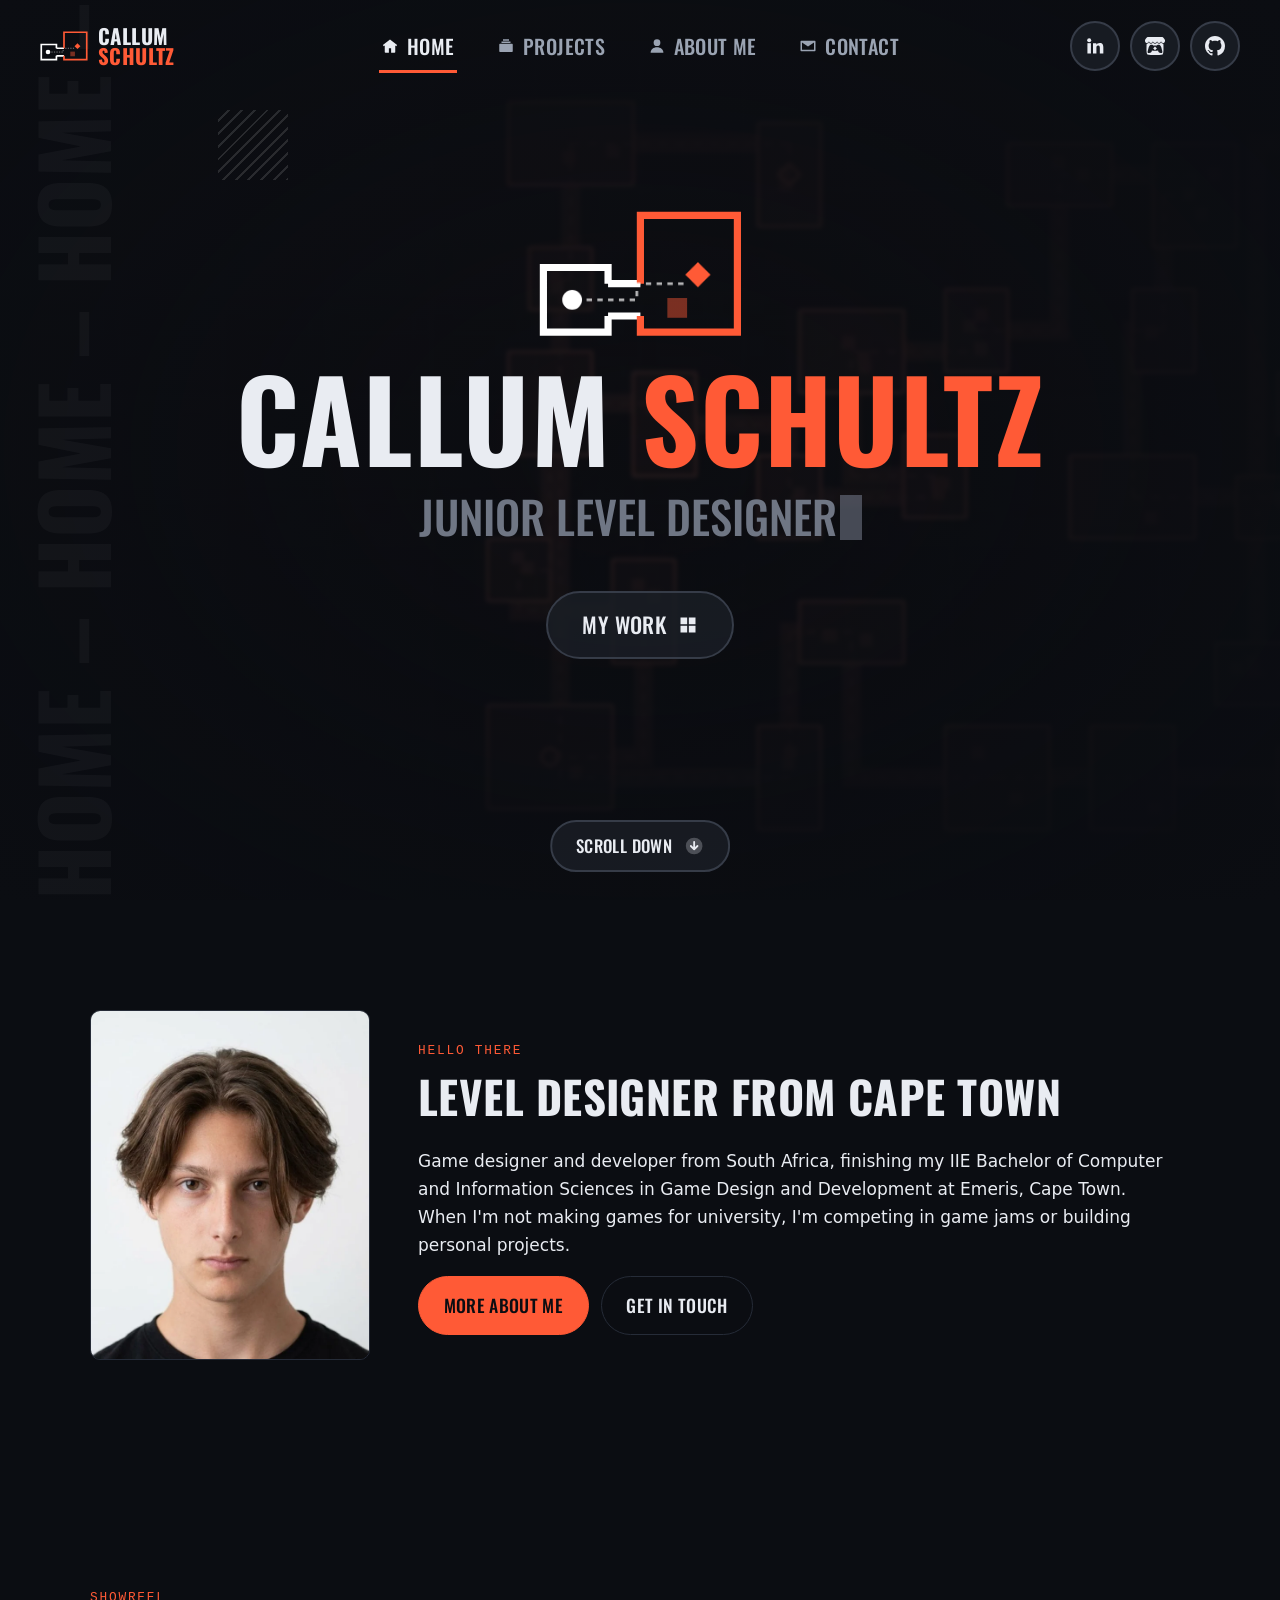
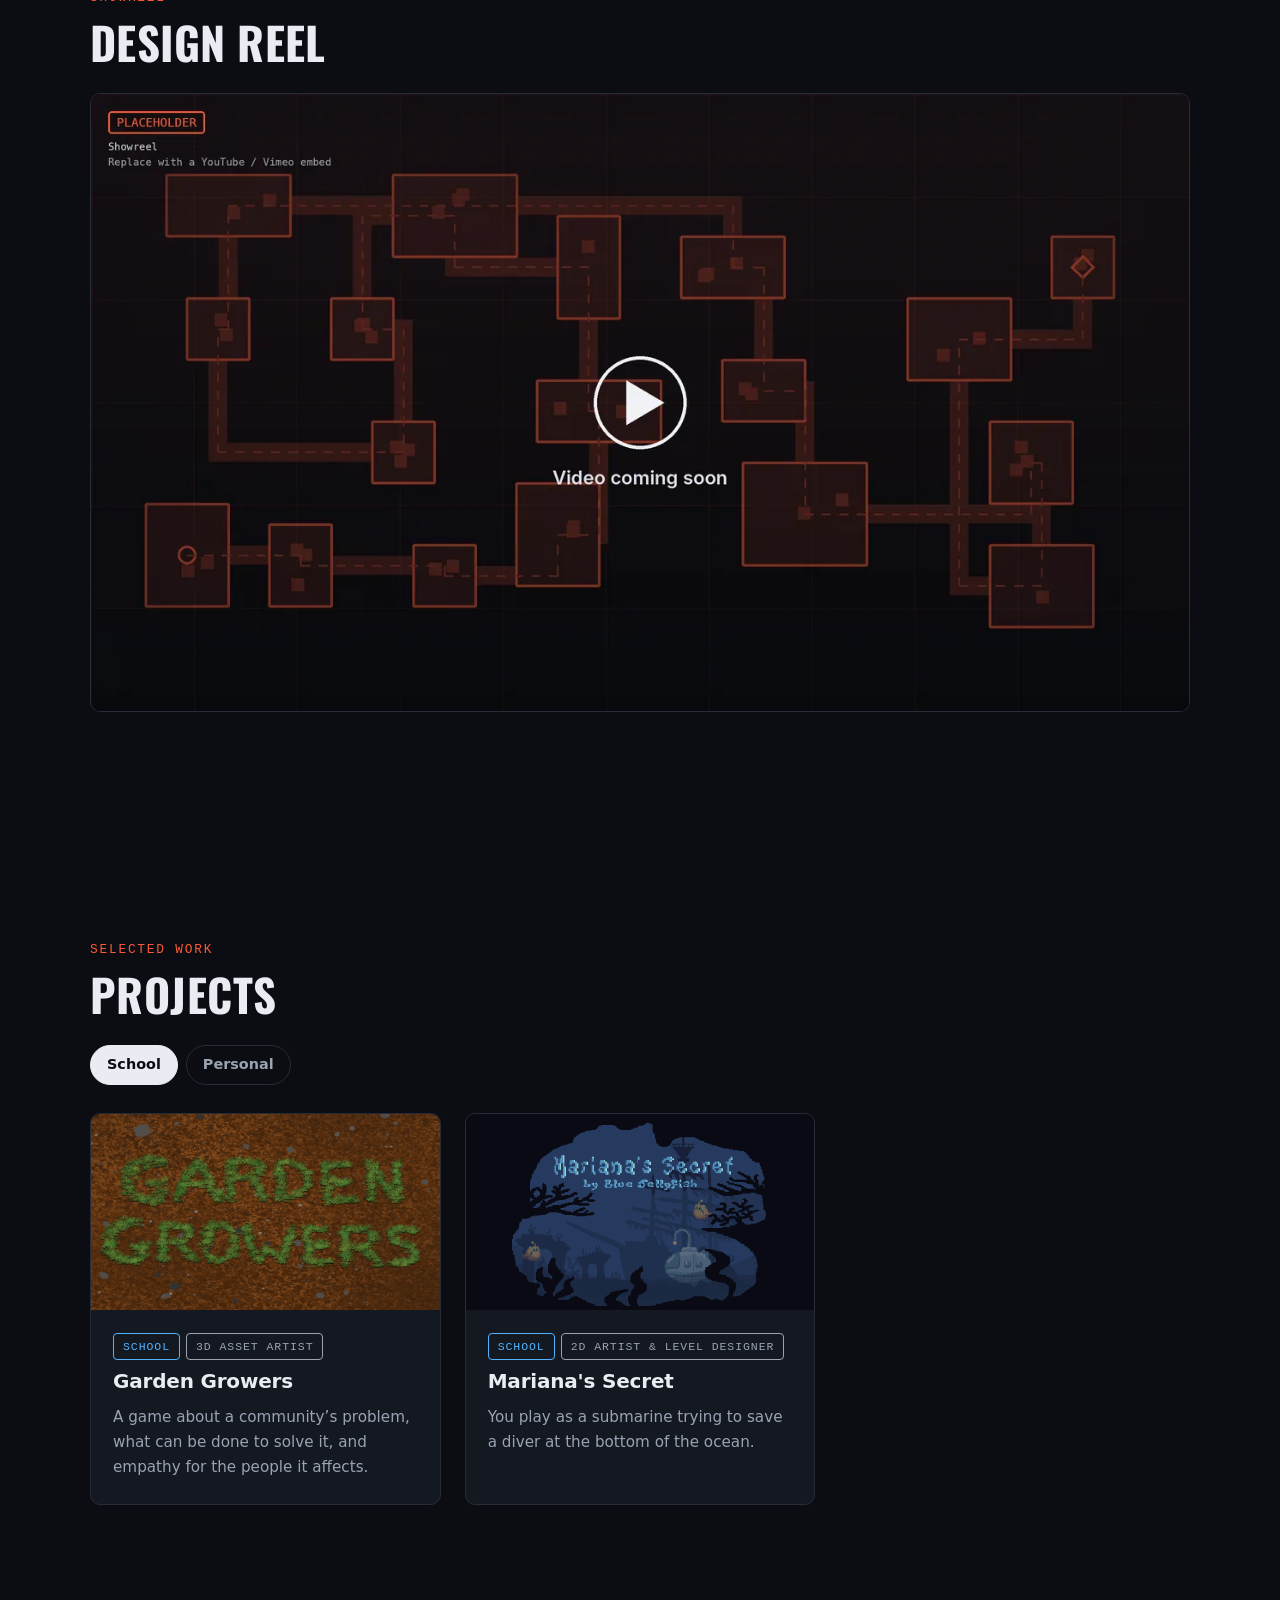
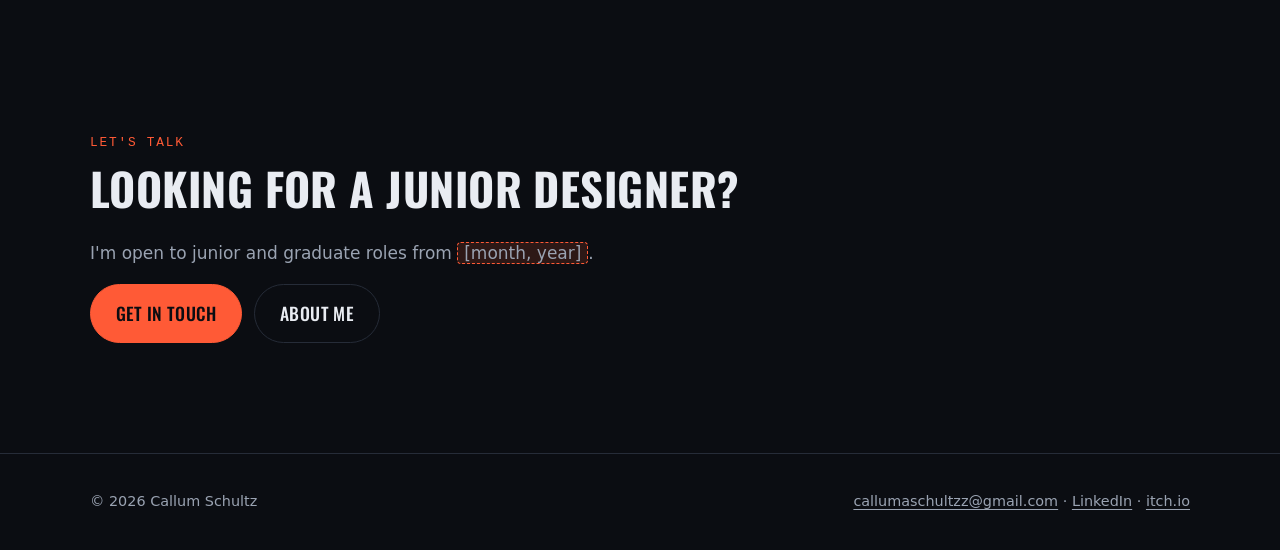
==== commit 65af13e1: "Fill in Mariana's Secret case study Poster built from the background art (2x nearest-neighbour) with" ====
--- a/index.html
+++ b/index.html
@@ -126,9 +126,9 @@
           <a class="project-card" href="projects/project-2.html" data-category="school">
             <img src="assets/img/project-2/thumb.webp" width="1280" height="720" alt="Mariana's Secret" loading="lazy">
             <div class="project-card__body">
-              <span class="tag tag--school">School</span><span class="tag tag--role">[Role]</span>
+              <span class="tag tag--school">School</span><span class="tag tag--role">2D Artist &amp; Level Designer</span>
               <h3>Mariana's Secret</h3>
-              <p>[One-line hook for the game.]</p>
+              <p>You play as a submarine trying to save a diver at the bottom of the ocean.</p>
             </div>
           </a>
           <a class="project-card" href="projects/project-3.html" data-category="personal">
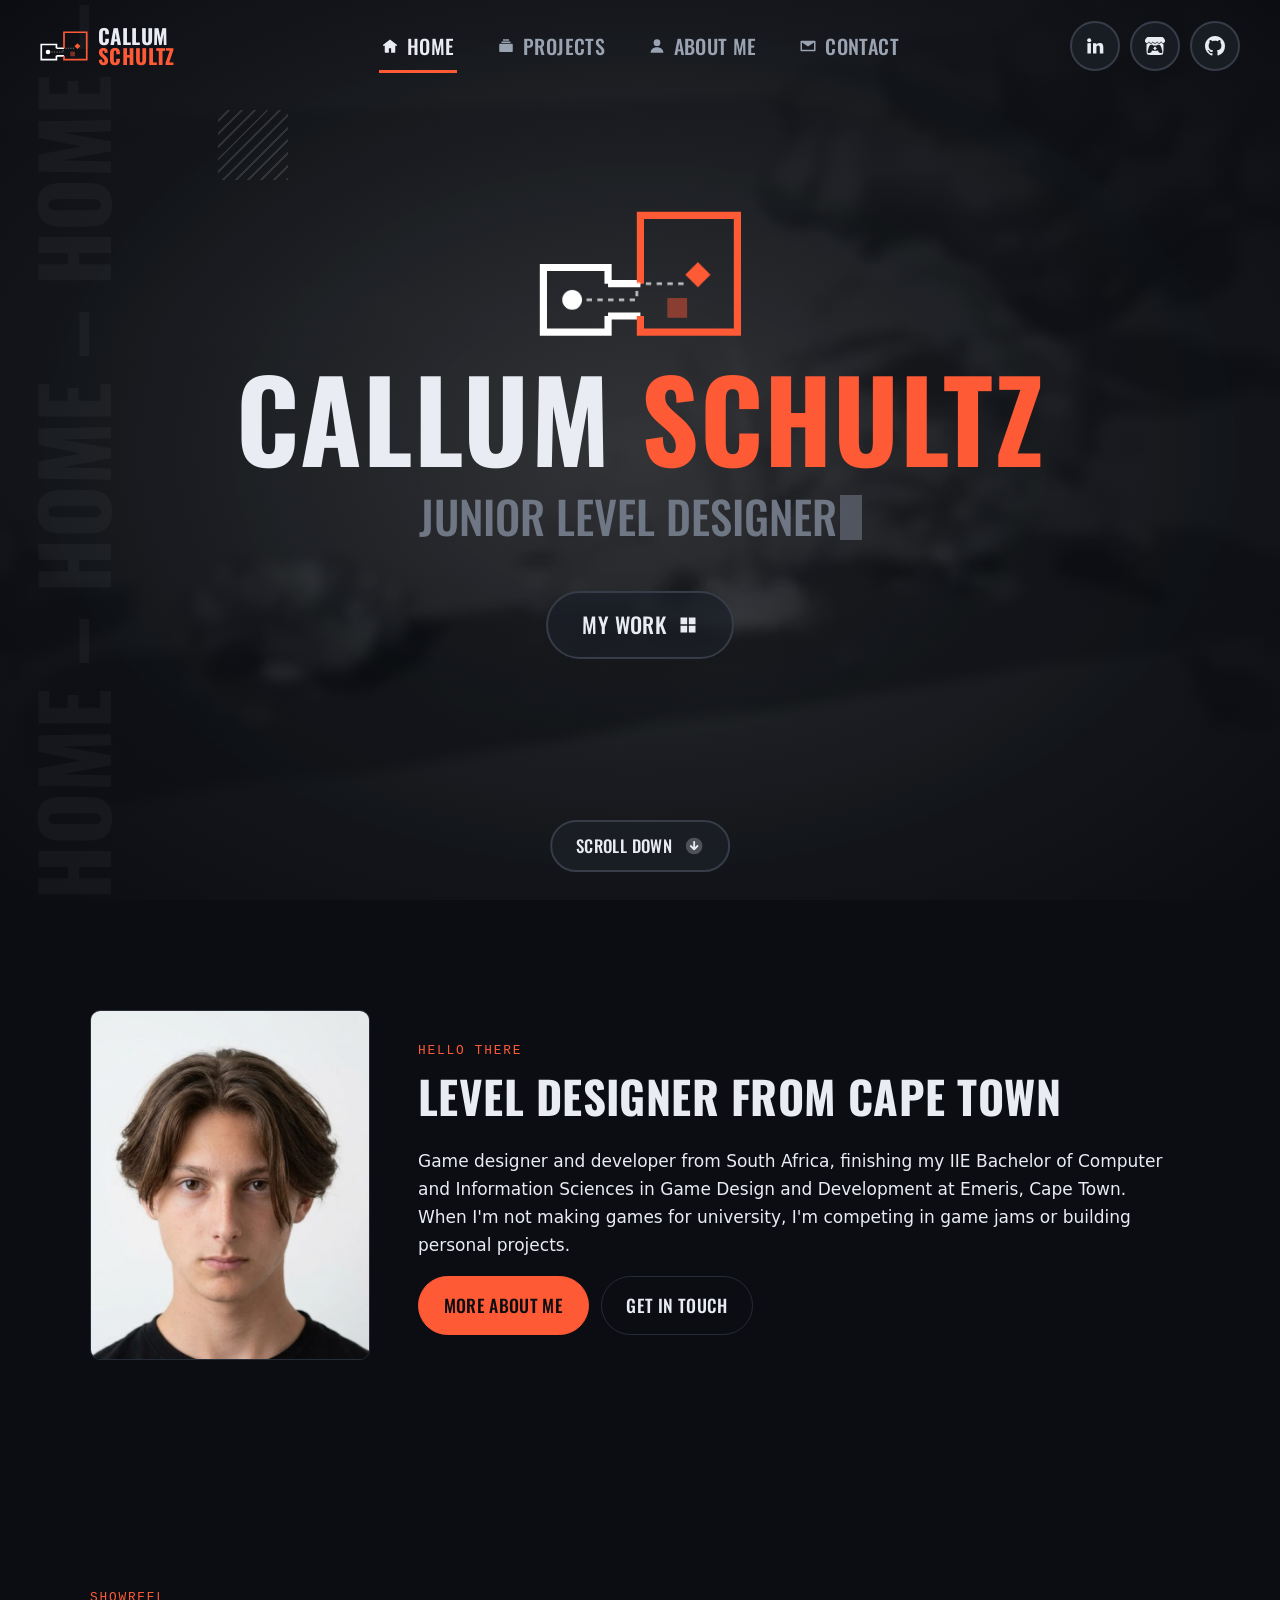
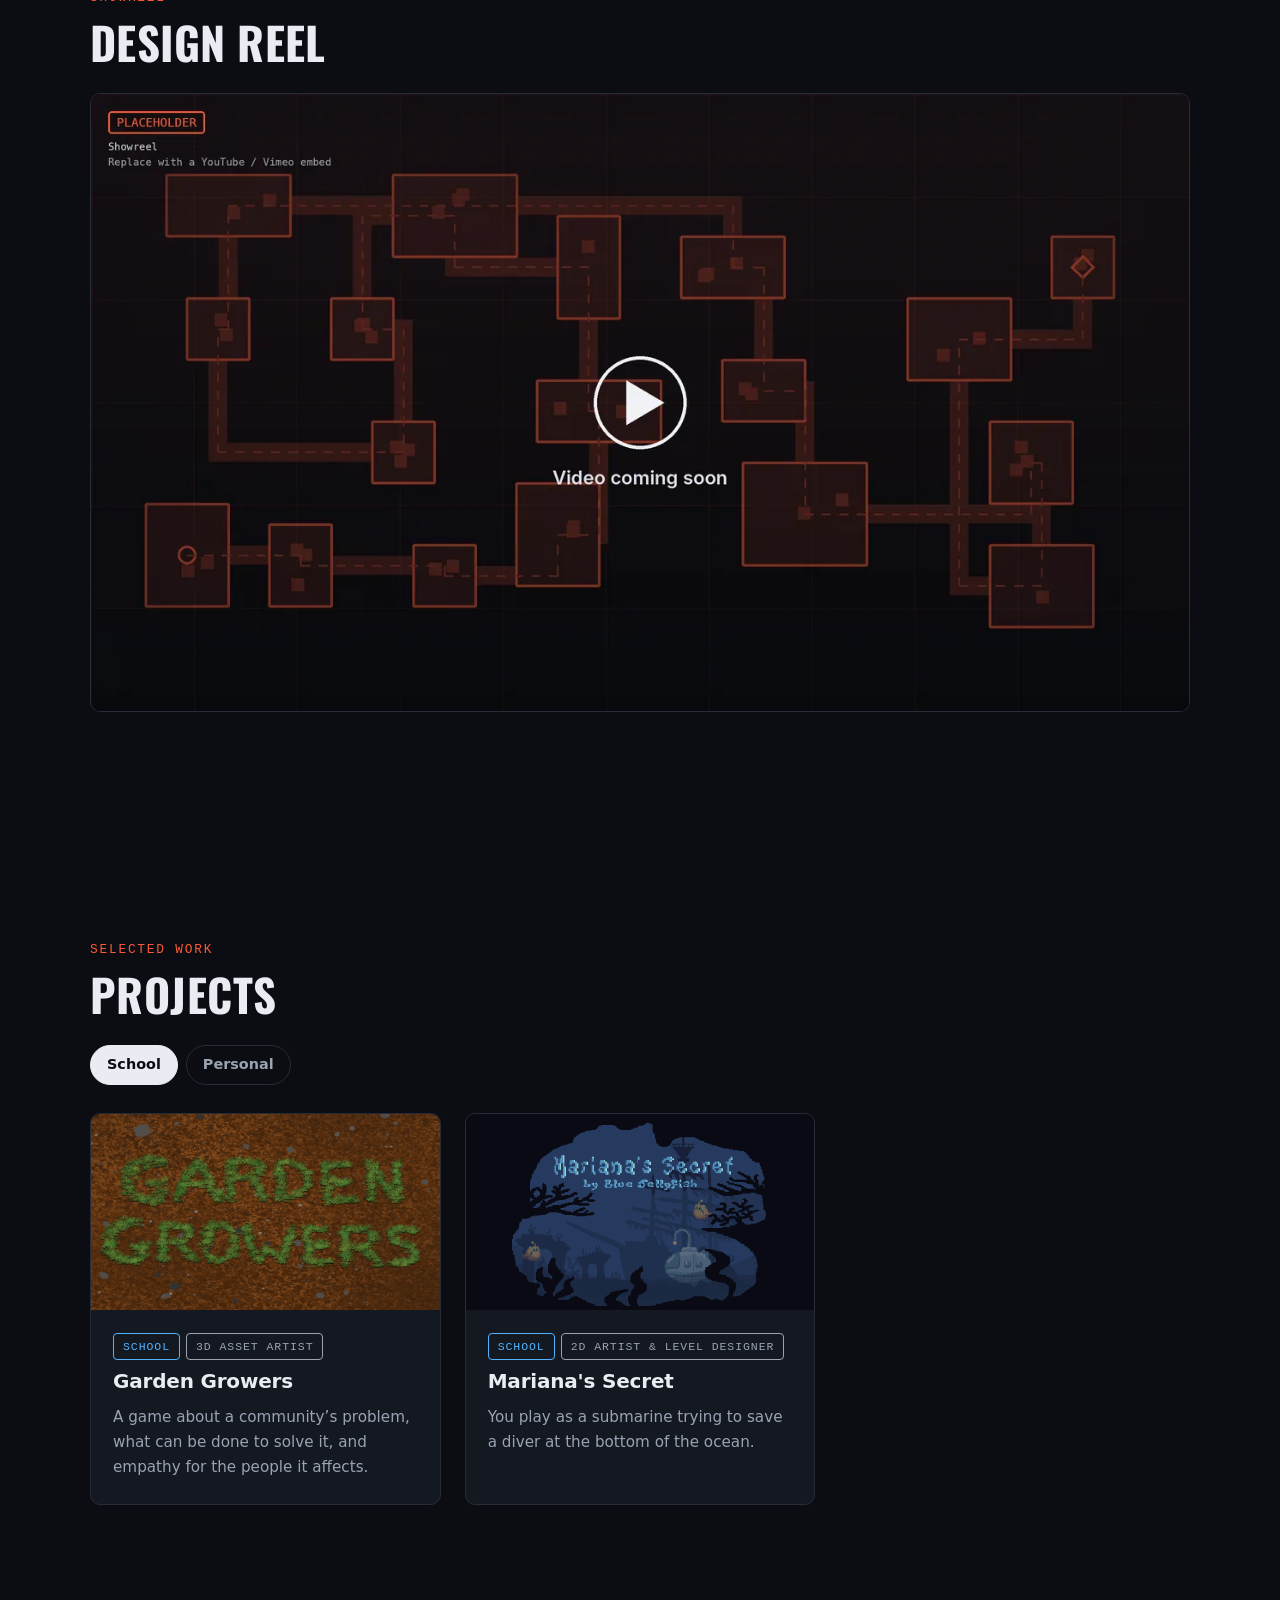
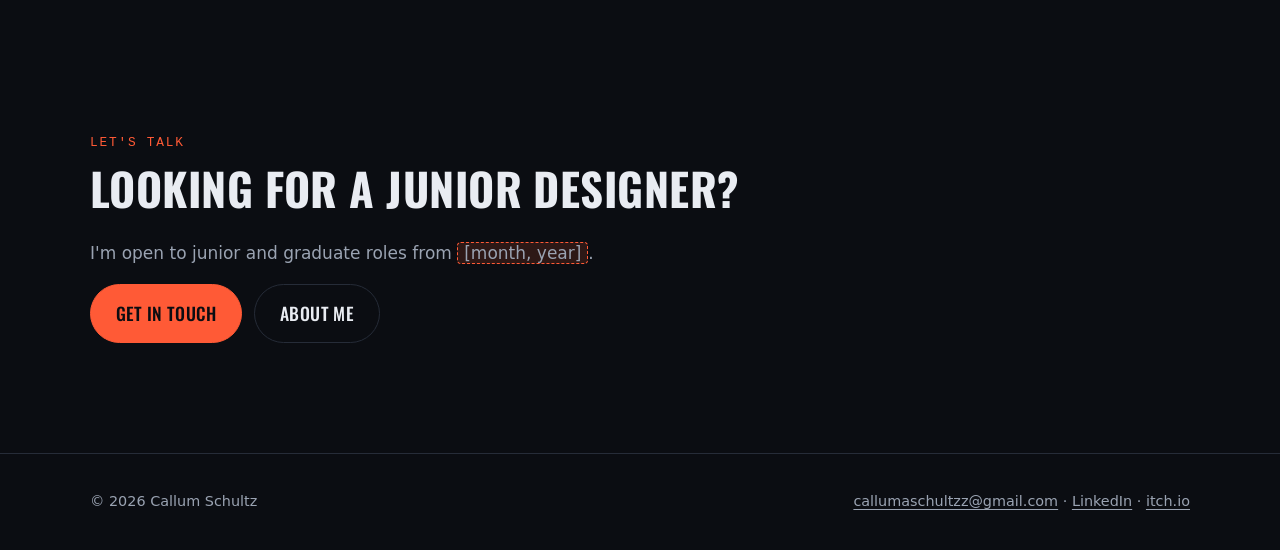
==== commit 5ff0cb65: "Use Garden Growers line-up as the site background The hero/page background placeholder is replaced b" ====
--- a/index.html
+++ b/index.html
@@ -10,7 +10,7 @@
 </head>
 <body class="has-hero">
   <div class="page-bg" aria-hidden="true">
-    <!-- PLACEHOLDER image: overwrite the file with real key art (same name). It is shown darkened behind the text. -->
+    <!-- Background: Garden Growers asset line-up, greyscale + blurred in the file, shown darkened behind the page. -->
     <img src="assets/img/hero-1920.webp" srcset="assets/img/hero-1280.webp 1280w, assets/img/hero-1920.webp 1920w"
          sizes="100vw" width="1920" height="1080" alt="" fetchpriority="high">
     <div class="hero__watermark"><span>Home – Home – Home – Home – Home – Home – Home – Home – Home – Home – Home – Home – Home – Home – Home – Home</span></div>
--- a/css/style.css
+++ b/css/style.css
@@ -240,7 +240,8 @@
 /* Home: fixed background layer – key art, watermark and hatch stay still while the page scrolls */
 body.has-hero { padding-top: 0; }
 .page-bg { position: fixed; inset: 0; z-index: -1; overflow: hidden; pointer-events: none; }
-.page-bg img { width: 100%; height: 100%; object-fit: cover; opacity: 0.3; filter: blur(2px) grayscale(0.4); transform: scale(1.04); }
+/* Image is already greyscale + blurred in the file (cheaper than a live CSS filter on an animated layer) */
+.page-bg img { width: 100%; height: 100%; object-fit: cover; opacity: 0.5; transform: scale(1.04); }
 .page-bg::after {
   content: ""; position: absolute; inset: 0;
   background: radial-gradient(ellipse at center, rgba(11, 13, 18, 0.35) 0%, rgba(11, 13, 18, 0.85) 65%, var(--bg) 100%);
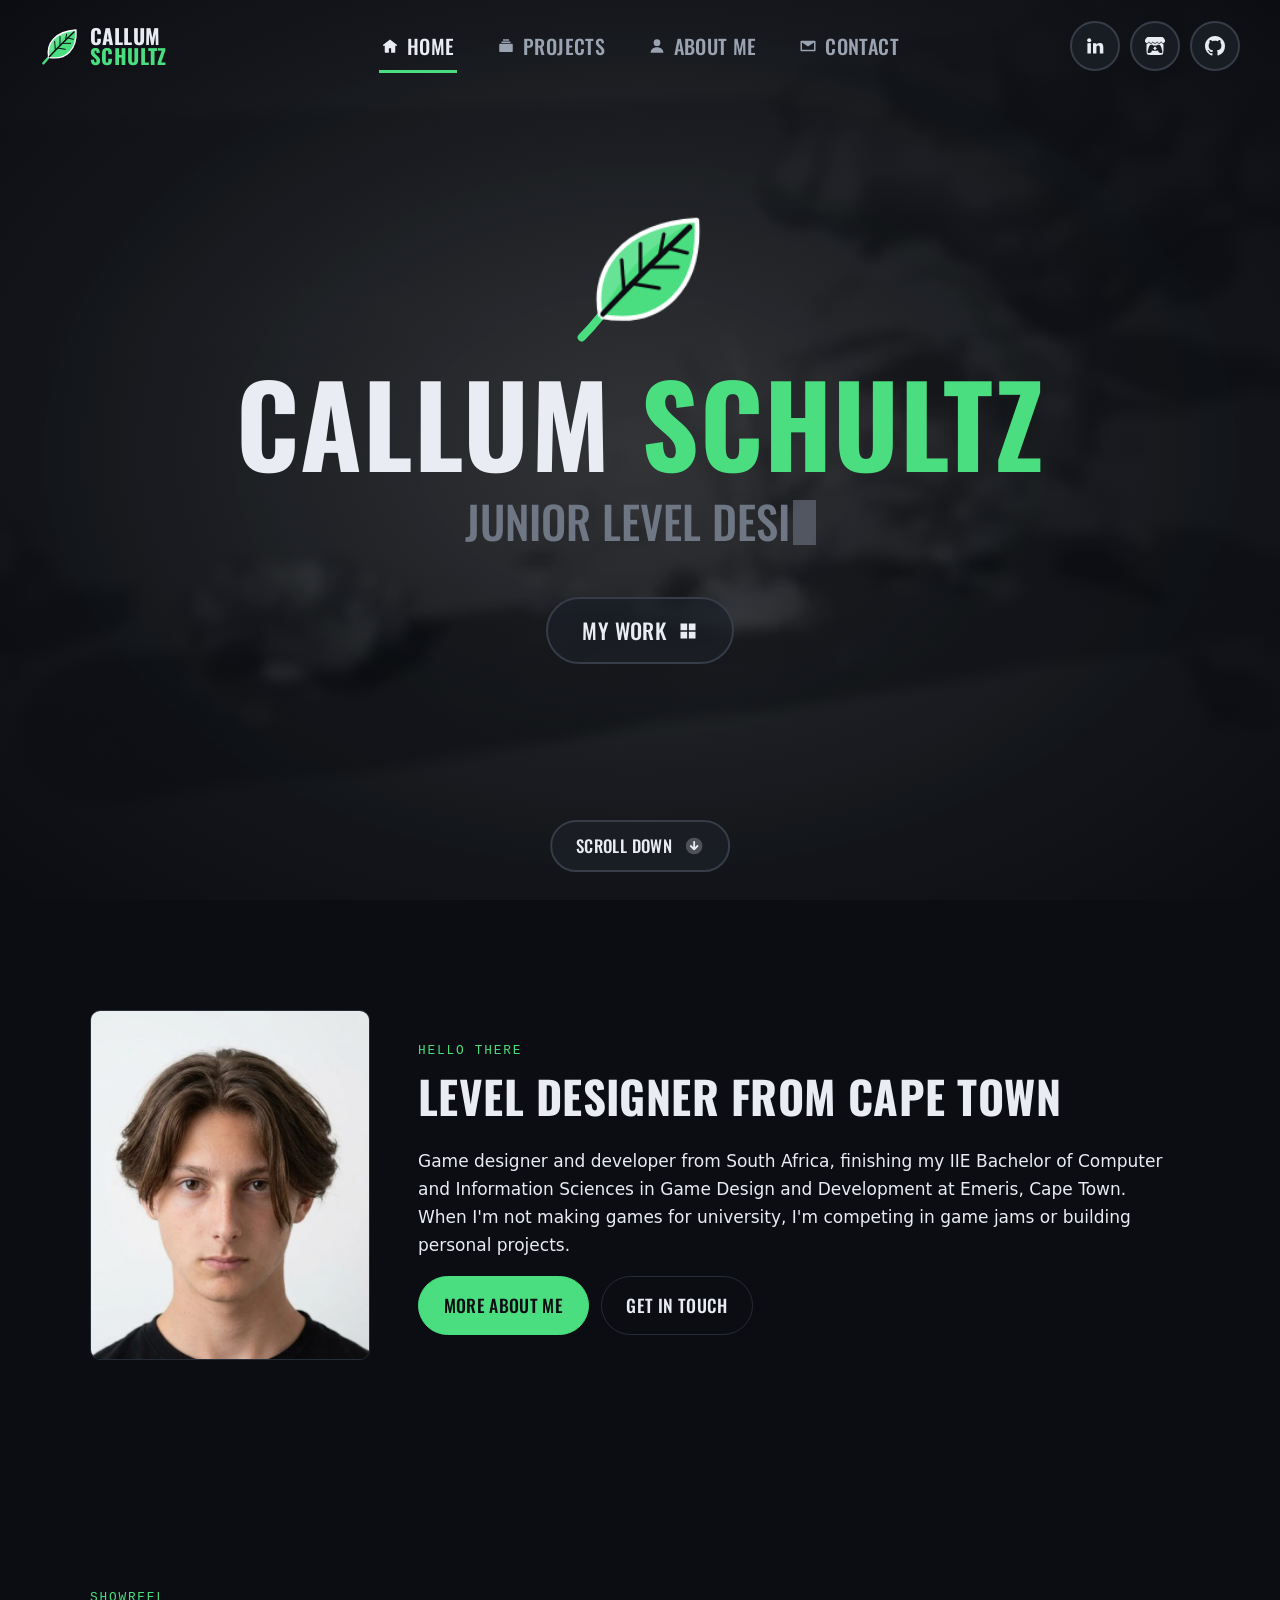
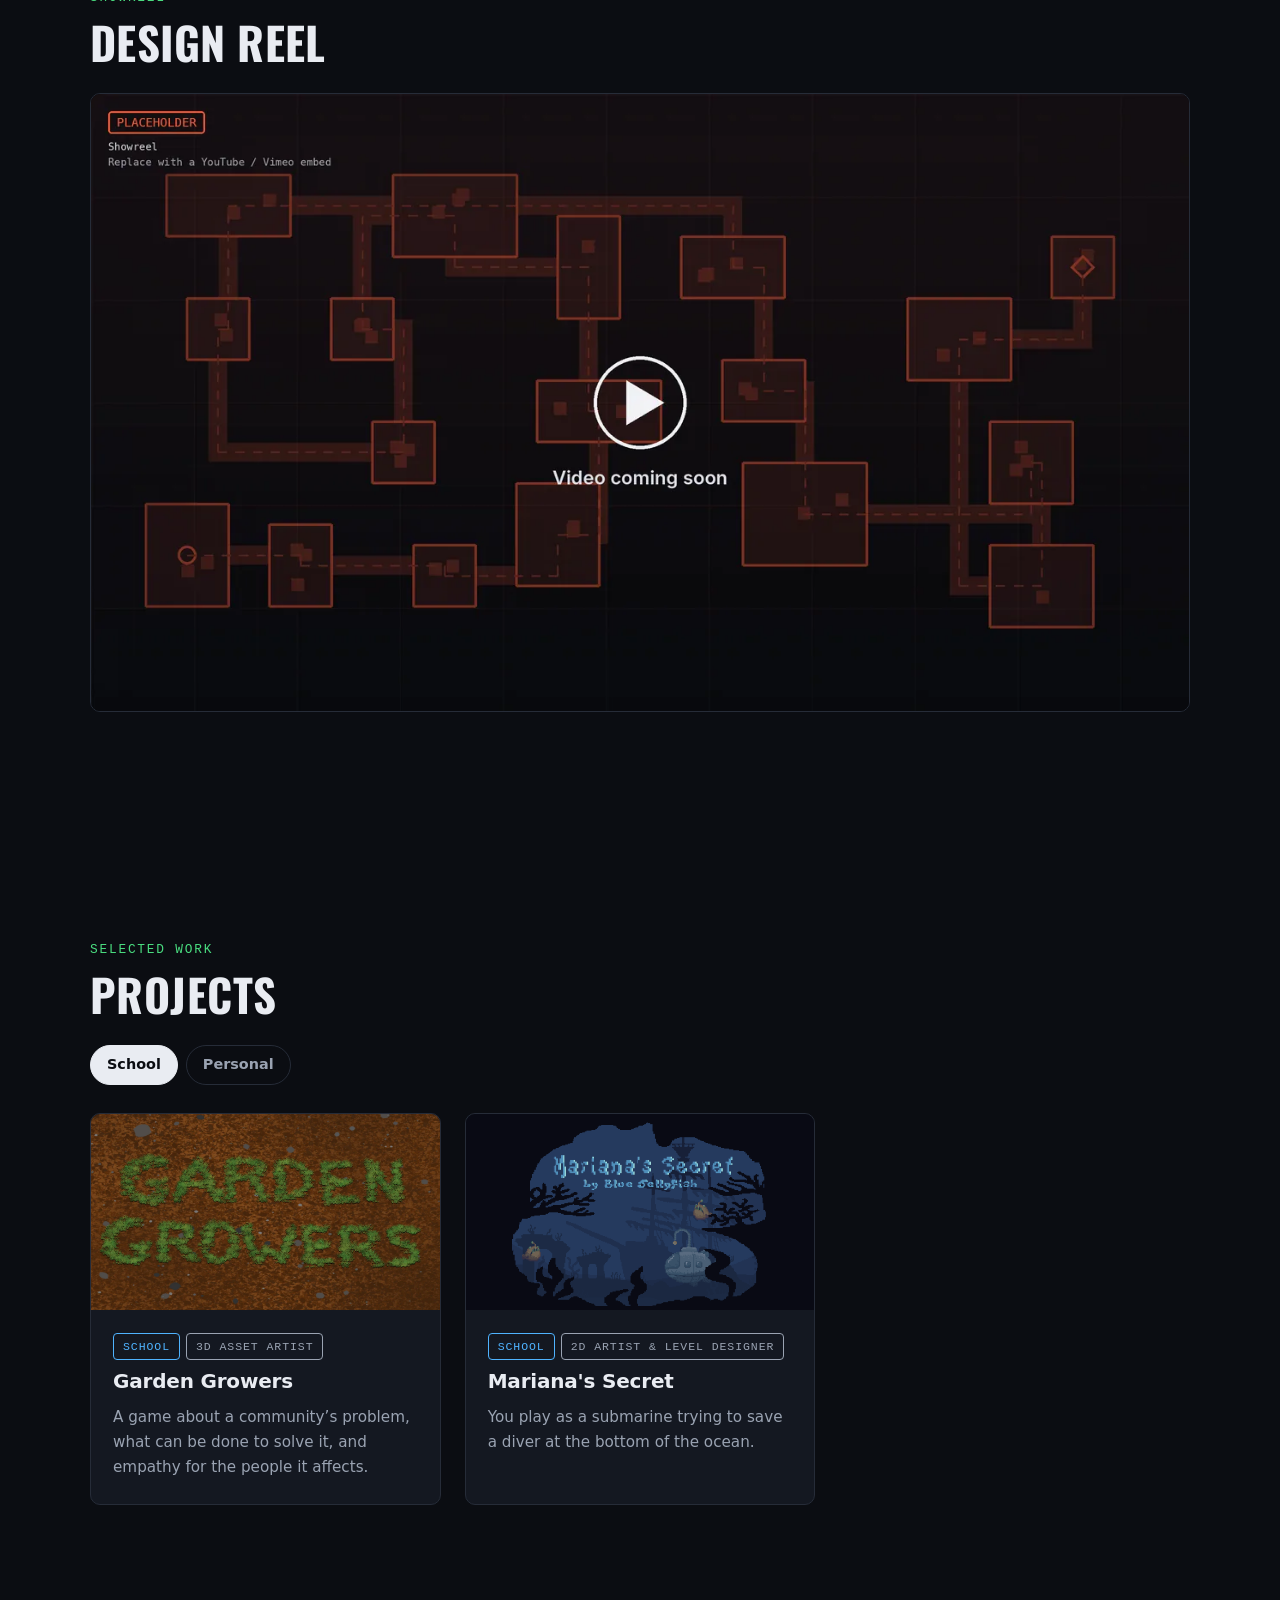
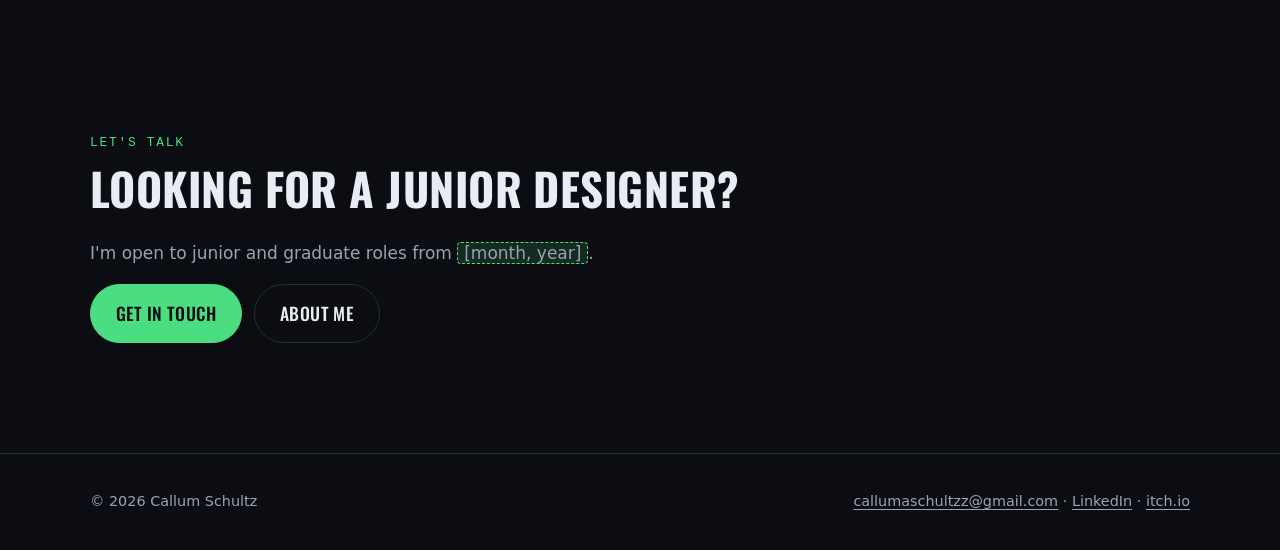
==== commit e95ad294: "Green accent, leaf logo, simpler hero, LD57 achievement - Accent colour changes from orange to green" ====
--- a/index.html
+++ b/index.html
@@ -13,21 +13,19 @@
     <!-- Background: Garden Growers asset line-up, greyscale + blurred in the file, shown darkened behind the page. -->
     <img src="assets/img/hero-1920.webp" srcset="assets/img/hero-1280.webp 1280w, assets/img/hero-1920.webp 1920w"
          sizes="100vw" width="1920" height="1080" alt="" fetchpriority="high">
-    <div class="hero__watermark"><span>Home – Home – Home – Home – Home – Home – Home – Home – Home – Home – Home – Home – Home – Home – Home – Home</span></div>
-    <div class="hero__hatch"></div>
   </div>
   <a class="skip-link" href="#main">Skip to content</a>
 
   <header class="site-header">
     <div class="header-inner">
       <a class="brand" href="index.html" aria-label="Callum Schultz – home">
-        <svg class="brand__mark" viewBox="6 14 228 142" aria-hidden="true" focusable="false">
-          <path class="mark-wall" pathLength="1" d="M84 96V78H12v72h72v-18M84 96h36M84 132h36" fill="none" stroke="#fff" stroke-width="8" stroke-linejoin="miter"/>
-          <path class="mark-wall mark-wall--b" pathLength="1" d="M120 96V20h108v130H120v-18" fill="none" stroke="var(--accent)" stroke-width="8" stroke-linejoin="miter"/>
-          <path class="mark-route" d="M60 114h56v-18h56" fill="none" stroke="#fff" stroke-width="3" stroke-dasharray="6 6" opacity=".7"/>
-          <circle class="mark-player" cx="44" cy="114" r="11" fill="#fff"/>
-          <path class="mark-goal" d="M184 72l14 14-14 14-14-14z" fill="var(--accent)"/>
-          <rect class="mark-cover" x="150" y="112" width="22" height="22" fill="var(--accent)" opacity=".45"/>
+        <svg class="brand__mark" viewBox="0 0 120 120" aria-hidden="true" focusable="false">
+          <path class="leaf-stem" pathLength="1" d="M26 94 Q18 104 10 112" fill="none" stroke="var(--accent)" stroke-width="7" stroke-linecap="round"/>
+          <path class="leaf-body" d="M26 94 C18 52 46 16 108 12 C112 70 78 104 26 94 Z" fill="var(--accent)"/>
+          <path class="leaf-shine" d="M26 94 C18 52 46 16 108 12 C70 30 44 58 26 94 Z" fill="#fff" opacity=".16"/>
+          <path class="leaf-outline" pathLength="1" d="M26 94 C18 52 46 16 108 12 C112 70 78 104 26 94 Z" fill="none" stroke="#fff" stroke-width="4" stroke-linejoin="round"/>
+          <path class="leaf-vein" pathLength="1" d="M28 92 Q60 58 102 18" fill="none" stroke="#0b0d12" stroke-width="4.5" stroke-linecap="round"/>
+          <path class="leaf-vein leaf-vein--2" pathLength="1" d="M46 72 L44 46 M60 58 L60 32 M76 44 L80 24 M52 66 L76 70 M68 52 L92 52 M84 36 L100 40" fill="none" stroke="#0b0d12" stroke-width="3" stroke-linecap="round"/>
         </svg>
         <span class="brand__name"><span>Callum</span><span>Schultz</span></span>
       </a>
@@ -54,13 +52,13 @@
     <section class="hero" aria-label="Introduction">
 
       <div class="hero__content">
-        <svg class="hero__mark" viewBox="6 14 228 142" aria-hidden="true" focusable="false">
-          <path class="mark-wall" pathLength="1" d="M84 96V78H12v72h72v-18M84 96h36M84 132h36" fill="none" stroke="#fff" stroke-width="8" stroke-linejoin="miter"/>
-          <path class="mark-wall mark-wall--b" pathLength="1" d="M120 96V20h108v130H120v-18" fill="none" stroke="var(--accent)" stroke-width="8" stroke-linejoin="miter"/>
-          <path class="mark-route" d="M60 114h56v-18h56" fill="none" stroke="#fff" stroke-width="3" stroke-dasharray="6 6" opacity=".7"/>
-          <circle class="mark-player" cx="44" cy="114" r="11" fill="#fff"/>
-          <path class="mark-goal" d="M184 72l14 14-14 14-14-14z" fill="var(--accent)"/>
-          <rect class="mark-cover" x="150" y="112" width="22" height="22" fill="var(--accent)" opacity=".45"/>
+        <svg class="hero__mark" viewBox="0 0 120 120" aria-hidden="true" focusable="false">
+          <path class="leaf-stem" pathLength="1" d="M26 94 Q18 104 10 112" fill="none" stroke="var(--accent)" stroke-width="7" stroke-linecap="round"/>
+          <path class="leaf-body" d="M26 94 C18 52 46 16 108 12 C112 70 78 104 26 94 Z" fill="var(--accent)"/>
+          <path class="leaf-shine" d="M26 94 C18 52 46 16 108 12 C70 30 44 58 26 94 Z" fill="#fff" opacity=".16"/>
+          <path class="leaf-outline" pathLength="1" d="M26 94 C18 52 46 16 108 12 C112 70 78 104 26 94 Z" fill="none" stroke="#fff" stroke-width="4" stroke-linejoin="round"/>
+          <path class="leaf-vein" pathLength="1" d="M28 92 Q60 58 102 18" fill="none" stroke="#0b0d12" stroke-width="4.5" stroke-linecap="round"/>
+          <path class="leaf-vein leaf-vein--2" pathLength="1" d="M46 72 L44 46 M60 58 L60 32 M76 44 L80 24 M52 66 L76 70 M68 52 L92 52 M84 36 L100 40" fill="none" stroke="#0b0d12" stroke-width="3" stroke-linecap="round"/>
         </svg>
         <h1 class="hero__name"><span class="word">Callum</span> <span class="word accent">Schultz</span></h1>
         <p class="hero__role"><span class="sr-only">Junior Level Designer</span><span class="typewriter" data-typewriter aria-hidden="true">Junior Level Designer</span></p>
--- a/css/style.css
+++ b/css/style.css
@@ -22,10 +22,10 @@
   --line: #262c38;
   --text: #e9ecf2;
   --text-muted: #9aa3b2;
-  --accent: #ff5a36;
-  --accent-soft: rgba(255, 90, 54, 0.14);
+  --accent: #4ade80;
+  --accent-soft: rgba(74, 222, 128, 0.14);
   --tag-school: #4fb3ff;
-  --tag-personal: #5be38a;
+  --tag-personal: #f5b74a;
 
   --font-body: system-ui, -apple-system, "Segoe UI", Roboto, "Helvetica Neue", Arial, sans-serif;
   --font-display: "Oswald", "Arial Narrow", Impact, sans-serif;
@@ -143,8 +143,8 @@
 .is-scrolled .header-inner { min-height: 60px; }
 .brand { display: inline-flex; align-items: center; gap: 10px; justify-self: start; color: var(--text); text-decoration: none; }
 .brand:hover { color: var(--text); }
-.brand__mark { width: 48px; height: auto; transition: width 0.45s ease; }
-.is-scrolled .brand__mark { width: 38px; }
+.brand__mark { width: 40px; height: auto; transition: width 0.45s ease; }
+.is-scrolled .brand__mark { width: 32px; }
 .brand__name {
   display: flex; flex-direction: column;
   font-family: var(--font-display); font-weight: 700; font-size: 1.3rem;
@@ -246,20 +246,7 @@
   content: ""; position: absolute; inset: 0;
   background: radial-gradient(ellipse at center, rgba(11, 13, 18, 0.35) 0%, rgba(11, 13, 18, 0.85) 65%, var(--bg) 100%);
 }
-.hero__watermark {
-  position: absolute; top: 0; bottom: 0; left: clamp(8px, 2vw, 32px); z-index: 1;
-  writing-mode: vertical-rl; transform: rotate(180deg);
-  font-family: var(--font-display); font-weight: 700; font-size: clamp(4rem, 7vw, 6.5rem);
-  line-height: 1; text-transform: uppercase; white-space: nowrap; overflow: hidden;
-  color: rgba(255, 255, 255, 0.035);
-  pointer-events: none; user-select: none;
-}
-.hero__hatch {
-  position: absolute; top: 110px; left: clamp(150px, 17vw, 330px); z-index: 1;
-  width: 70px; height: 70px;
-  background: repeating-linear-gradient(-45deg, rgba(255, 255, 255, 0.12) 0 2px, transparent 2px 9px);
-}
-.hero__mark { display: block; width: clamp(140px, 16vw, 220px); height: auto; margin: 0 auto 22px; }
+.hero__mark { display: block; width: clamp(96px, 11vw, 150px); height: auto; margin: 0 auto 18px; overflow: visible; }
 .hero__name {
   margin: 0;
   font-family: var(--font-display); font-weight: 700; font-size: clamp(3.2rem, 9vw, 7rem);
@@ -285,7 +272,6 @@
 .hero__intro { max-width: 60ch; color: var(--text-muted); font-size: 1.1rem; margin-bottom: 1.8em; }
 
 @media (max-width: 960px) {
-  .hero__watermark, .hero__hatch { display: none; }
 }
 
 /* ---------- Home intro ---------- */
@@ -548,12 +534,13 @@
 .js [data-reveal].is-visible { opacity: 1; transform: none; }
 
 /* Hero intro sequence */
-.hero__mark .mark-wall { stroke-dasharray: 1; animation: draw 1.3s cubic-bezier(0.6, 0, 0.3, 1) 0.2s both; }
-.hero__mark .mark-wall--b { animation-delay: 0.55s; }
-.hero__mark .mark-player { transform-box: fill-box; transform-origin: center; animation: pop 0.5s cubic-bezier(0.3, 1.6, 0.5, 1) 0.9s both, pulse 2.4s ease-in-out 2s infinite; }
-.hero__mark .mark-route { animation: fade-in 0.6s ease 1.2s both, march 0.9s linear 1.8s infinite; }
-.hero__mark .mark-goal { transform-box: fill-box; transform-origin: center; animation: pop 0.5s cubic-bezier(0.3, 1.6, 0.5, 1) 1.5s both, spin-pulse 3s ease-in-out 2.2s infinite; }
-.hero__mark .mark-cover { animation: fade-in 0.6s ease 1.4s both; }
+.hero__mark .leaf-outline, .hero__mark .leaf-stem, .hero__mark .leaf-vein { stroke-dasharray: 1; }
+.hero__mark .leaf-stem { animation: draw 0.6s ease-out 0.2s both; }
+.hero__mark .leaf-outline { animation: draw 1.2s cubic-bezier(0.6, 0, 0.3, 1) 0.45s both; }
+.hero__mark .leaf-body, .hero__mark .leaf-shine { transform-box: fill-box; transform-origin: 0% 100%; animation: leaf-grow 0.9s cubic-bezier(0.3, 1.4, 0.5, 1) 0.9s both; }
+.hero__mark .leaf-vein { animation: draw 0.7s ease-out 1.5s both; }
+.hero__mark .leaf-vein--2 { animation-delay: 1.8s; }
+.hero__mark { transform-origin: 10% 95%; animation: leaf-sway 6s ease-in-out 2.6s infinite; }
 .hero__name .word { display: inline-block; animation: rise 0.9s cubic-bezier(0.2, 0.7, 0.2, 1) 0.5s both; }
 .hero__name .word + .word { animation-delay: 0.7s; }
 .hero__role { animation: fade-in 0.6s ease 1.1s both; }
@@ -563,22 +550,21 @@
 
 /* Background: slow zoom, drifting watermark, hatch fade */
 .page-bg img { animation: slow-zoom 30s ease-in-out infinite alternate; }
-.hero__watermark span { display: block; animation: drift 90s linear infinite alternate; }
-.hero__watermark { animation: fade-in 2s ease 0.3s both; }
-.hero__hatch { animation: fade-in 1.2s ease 1s both; }
 
 /* Hover polish */
 .project-card img { transition: transform 0.7s cubic-bezier(0.2, 0.7, 0.2, 1), filter 0.4s ease; }
 .project-card:hover img { transform: scale(1.06); filter: brightness(1.1); }
 .project-card { transition: transform 0.3s ease, border-color 0.3s ease, box-shadow 0.3s ease; }
 .project-card:hover { box-shadow: 0 18px 40px rgba(0, 0, 0, 0.45), 0 0 0 1px var(--accent); }
-.pill:hover, .icon-btn:hover { box-shadow: 0 0 0 4px var(--accent-soft), 0 0 24px rgba(255, 90, 54, 0.25); }
-.btn:hover { box-shadow: 0 8px 24px rgba(255, 90, 54, 0.3); }
+.pill:hover, .icon-btn:hover { box-shadow: 0 0 0 4px var(--accent-soft), 0 0 24px rgba(74, 222, 128, 0.25); }
+.btn:hover { box-shadow: 0 8px 24px rgba(74, 222, 128, 0.3); }
 .chip-list li { transition: transform 0.2s ease, border-color 0.2s ease; }
 .chip-list li:hover { transform: translateY(-2px); border-color: var(--accent); }
 .process-grid img { transition: transform 0.5s ease; }
 .process-grid figure:hover img { transform: scale(1.03); }
 
+@keyframes leaf-grow { from { opacity: 0; transform: scale(0.2) rotate(-12deg); } }
+@keyframes leaf-sway { 0%, 100% { transform: rotate(0); } 50% { transform: rotate(-4deg); } }
 @keyframes draw { from { stroke-dashoffset: 1; } to { stroke-dashoffset: 0; } }
 @keyframes pop { from { opacity: 0; transform: scale(0); } }
 @keyframes pulse { 50% { transform: scale(1.18); } }
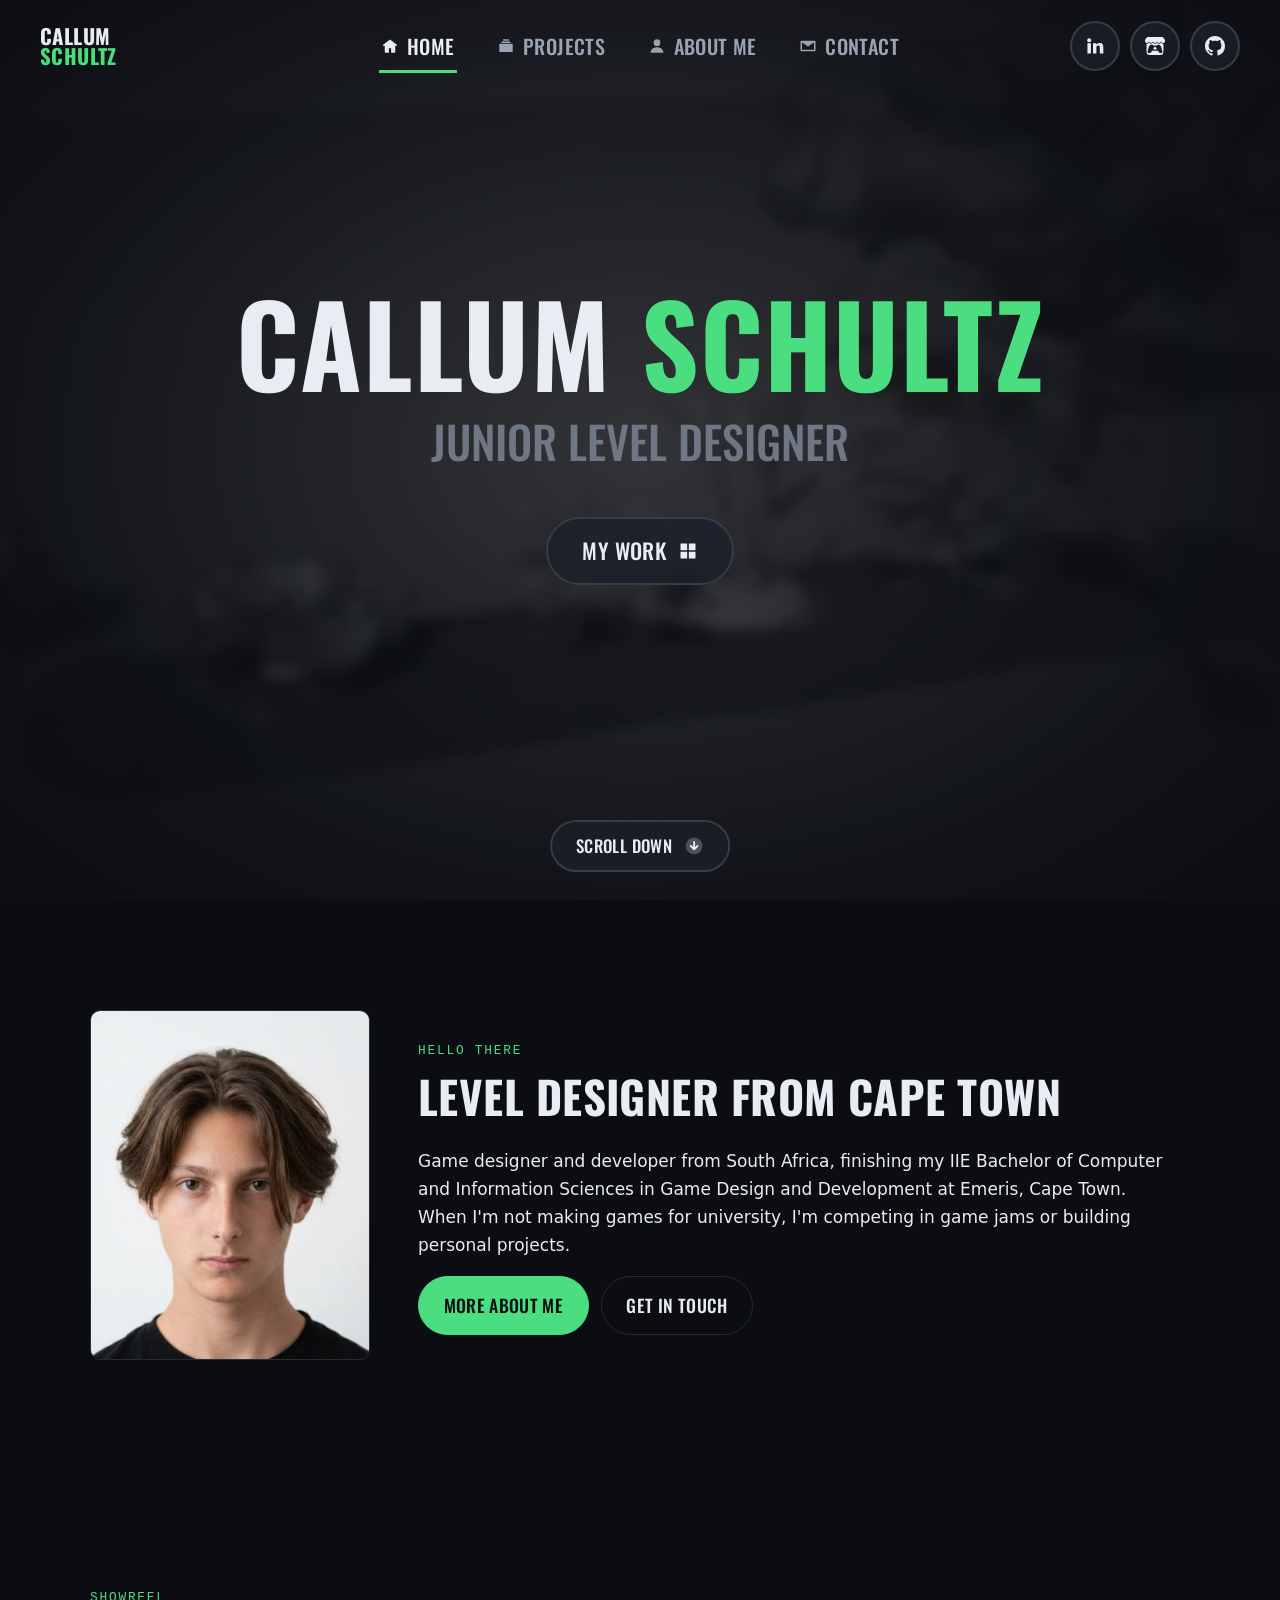
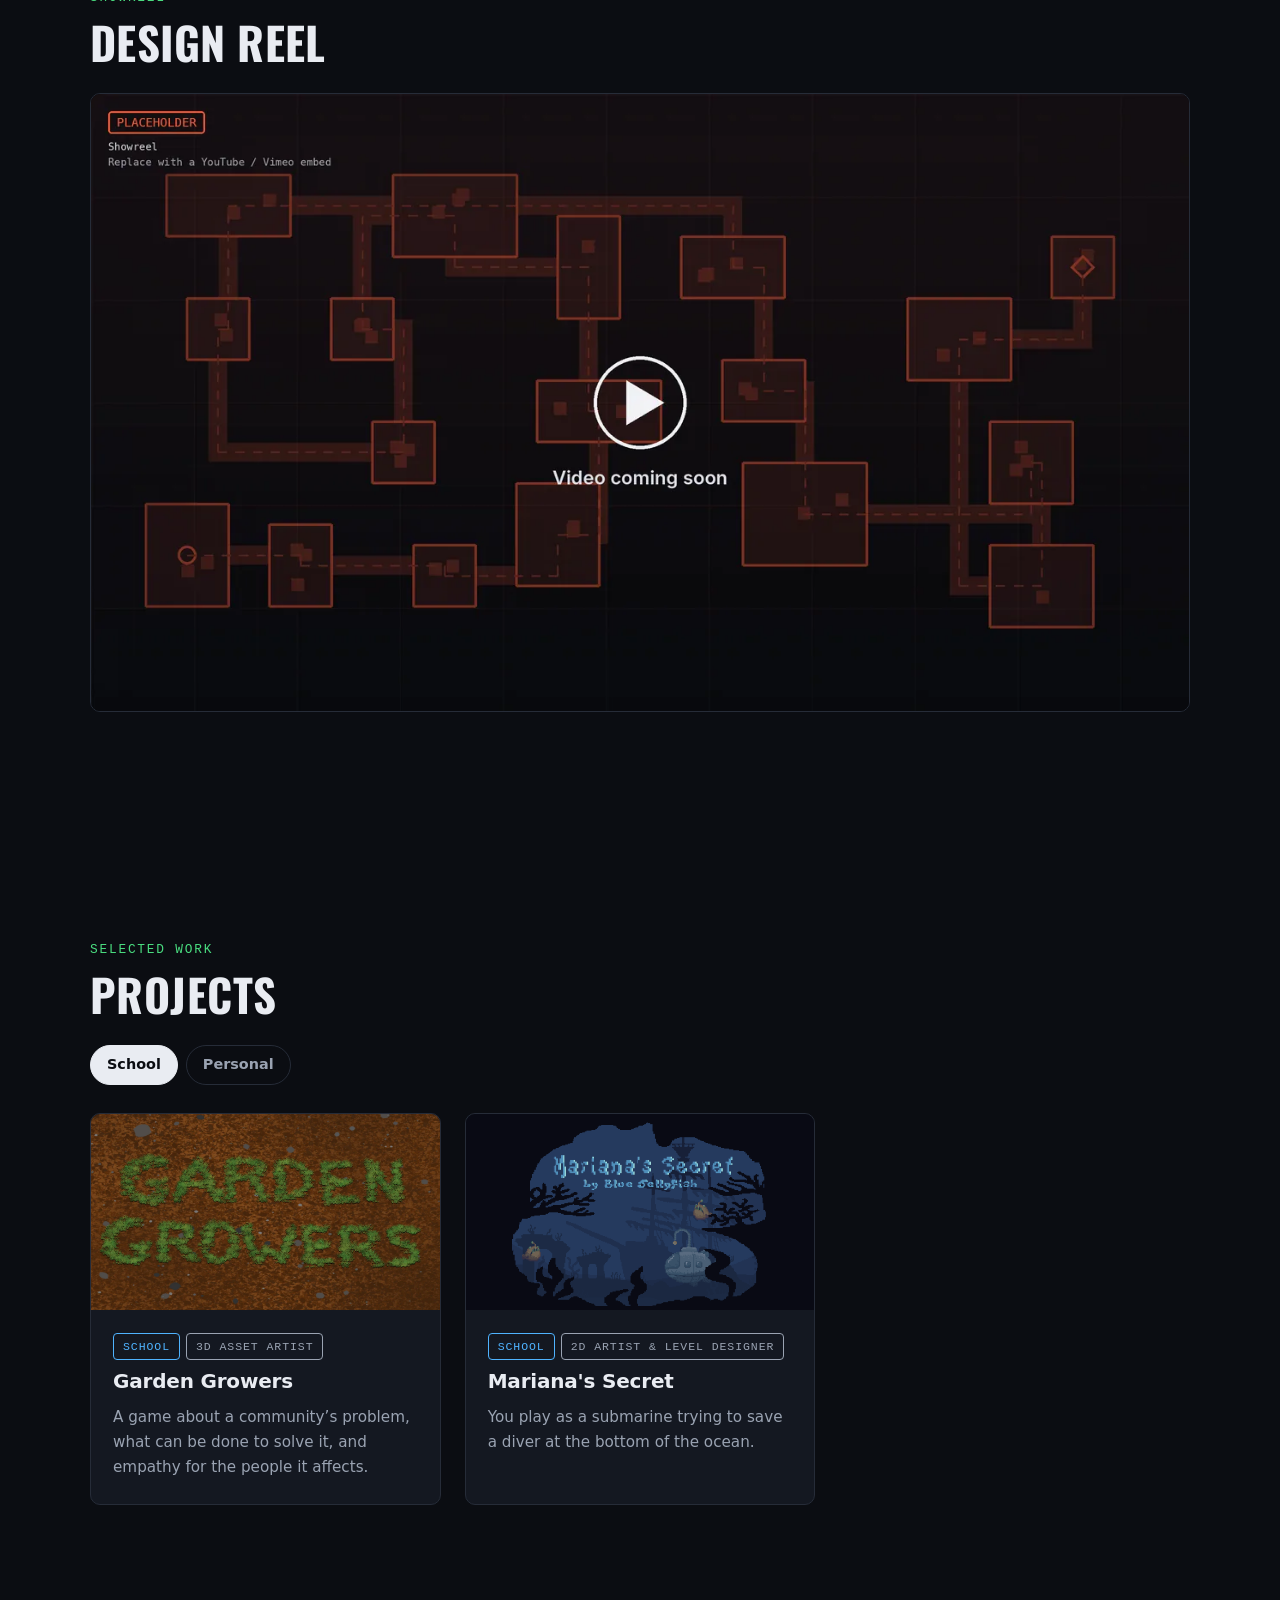
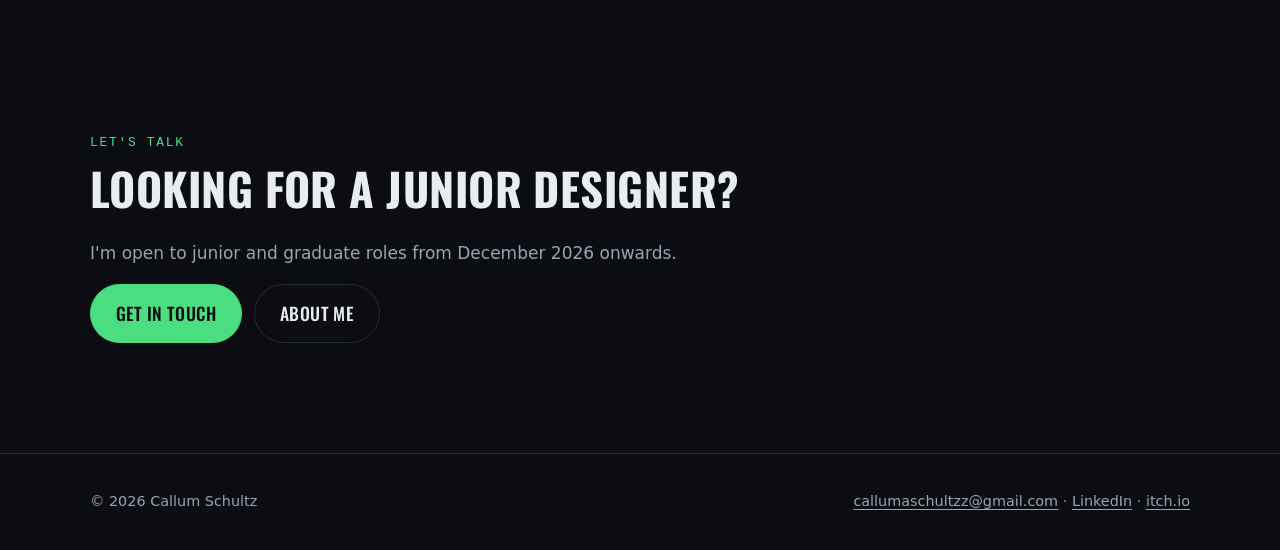
==== commit f8f40945: "Remove leaf logo and typing cursor; add availability and Instagram - Header and hero show the name o" ====
--- a/index.html
+++ b/index.html
@@ -19,14 +19,6 @@
   <header class="site-header">
     <div class="header-inner">
       <a class="brand" href="index.html" aria-label="Callum Schultz – home">
-        <svg class="brand__mark" viewBox="0 0 120 120" aria-hidden="true" focusable="false">
-          <path class="leaf-stem" pathLength="1" d="M26 94 Q18 104 10 112" fill="none" stroke="var(--accent)" stroke-width="7" stroke-linecap="round"/>
-          <path class="leaf-body" d="M26 94 C18 52 46 16 108 12 C112 70 78 104 26 94 Z" fill="var(--accent)"/>
-          <path class="leaf-shine" d="M26 94 C18 52 46 16 108 12 C70 30 44 58 26 94 Z" fill="#fff" opacity=".16"/>
-          <path class="leaf-outline" pathLength="1" d="M26 94 C18 52 46 16 108 12 C112 70 78 104 26 94 Z" fill="none" stroke="#fff" stroke-width="4" stroke-linejoin="round"/>
-          <path class="leaf-vein" pathLength="1" d="M28 92 Q60 58 102 18" fill="none" stroke="#0b0d12" stroke-width="4.5" stroke-linecap="round"/>
-          <path class="leaf-vein leaf-vein--2" pathLength="1" d="M46 72 L44 46 M60 58 L60 32 M76 44 L80 24 M52 66 L76 70 M68 52 L92 52 M84 36 L100 40" fill="none" stroke="#0b0d12" stroke-width="3" stroke-linecap="round"/>
-        </svg>
         <span class="brand__name"><span>Callum</span><span>Schultz</span></span>
       </a>
       <button class="nav-toggle" aria-expanded="false" aria-controls="site-nav">Menu</button>
@@ -52,14 +44,6 @@
     <section class="hero" aria-label="Introduction">
 
       <div class="hero__content">
-        <svg class="hero__mark" viewBox="0 0 120 120" aria-hidden="true" focusable="false">
-          <path class="leaf-stem" pathLength="1" d="M26 94 Q18 104 10 112" fill="none" stroke="var(--accent)" stroke-width="7" stroke-linecap="round"/>
-          <path class="leaf-body" d="M26 94 C18 52 46 16 108 12 C112 70 78 104 26 94 Z" fill="var(--accent)"/>
-          <path class="leaf-shine" d="M26 94 C18 52 46 16 108 12 C70 30 44 58 26 94 Z" fill="#fff" opacity=".16"/>
-          <path class="leaf-outline" pathLength="1" d="M26 94 C18 52 46 16 108 12 C112 70 78 104 26 94 Z" fill="none" stroke="#fff" stroke-width="4" stroke-linejoin="round"/>
-          <path class="leaf-vein" pathLength="1" d="M28 92 Q60 58 102 18" fill="none" stroke="#0b0d12" stroke-width="4.5" stroke-linecap="round"/>
-          <path class="leaf-vein leaf-vein--2" pathLength="1" d="M46 72 L44 46 M60 58 L60 32 M76 44 L80 24 M52 66 L76 70 M68 52 L92 52 M84 36 L100 40" fill="none" stroke="#0b0d12" stroke-width="3" stroke-linecap="round"/>
-        </svg>
         <h1 class="hero__name"><span class="word">Callum</span> <span class="word accent">Schultz</span></h1>
         <p class="hero__role"><span class="sr-only">Junior Level Designer</span><span class="typewriter" data-typewriter aria-hidden="true">Junior Level Designer</span></p>
         <div class="btn-row btn-row--center">
@@ -145,7 +129,7 @@
       <div class="container">
         <span class="eyebrow">Let's talk</span>
         <h2>Looking for a junior designer?</h2>
-        <p class="muted" style="max-width:60ch">I'm open to junior and graduate roles from <span class="todo">[month, year]</span>.</p>
+        <p class="muted" style="max-width:60ch">I'm open to junior and graduate roles from December 2026 onwards.</p>
         <div class="btn-row">
           <a class="btn" href="contact.html">Get in touch</a>
           <a class="btn btn--ghost" href="about.html">About me</a>
--- a/css/style.css
+++ b/css/style.css
@@ -143,8 +143,6 @@
 .is-scrolled .header-inner { min-height: 60px; }
 .brand { display: inline-flex; align-items: center; gap: 10px; justify-self: start; color: var(--text); text-decoration: none; }
 .brand:hover { color: var(--text); }
-.brand__mark { width: 40px; height: auto; transition: width 0.45s ease; }
-.is-scrolled .brand__mark { width: 32px; }
 .brand__name {
   display: flex; flex-direction: column;
   font-family: var(--font-display); font-weight: 700; font-size: 1.3rem;
@@ -246,7 +244,6 @@
   content: ""; position: absolute; inset: 0;
   background: radial-gradient(ellipse at center, rgba(11, 13, 18, 0.35) 0%, rgba(11, 13, 18, 0.85) 65%, var(--bg) 100%);
 }
-.hero__mark { display: block; width: clamp(96px, 11vw, 150px); height: auto; margin: 0 auto 18px; overflow: visible; }
 .hero__name {
   margin: 0;
   font-family: var(--font-display); font-weight: 700; font-size: clamp(3.2rem, 9vw, 7rem);
@@ -257,11 +254,6 @@
   min-height: 1.25em; margin: 8px 0 38px;
   font-family: var(--font-display); font-weight: 500; font-size: clamp(1.5rem, 3.6vw, 2.8rem);
   text-transform: uppercase; color: #6f7684;
-}
-.typewriter::after {
-  content: ""; display: inline-block; width: 0.5em; height: 1em; margin-left: 3px;
-  vertical-align: -0.1em; background: currentColor; opacity: 0.6;
-  animation: blink 1s steps(1) infinite;
 }
 @keyframes blink { 50% { opacity: 0; } }
 .btn-row--center { justify-content: center; }
@@ -476,6 +468,8 @@
 .social-card--linkedin { --brand: #0a66c2; }
 .social-card--itch { --brand: #fa5c5c; }
 .social-card--github { --brand: #6e7681; }
+.social-card--instagram { --brand: #e1306c; }
+.social-card--instagram .social-card__logo { background: radial-gradient(circle at 30% 107%, #fdf497 0%, #fd5949 45%, #d6249f 60%, #285aeb 90%); }
 .social-card {
   position: relative; display: flex; align-items: center; gap: 16px; height: 100%;
   padding: 22px; border-radius: 14px; overflow: hidden;
@@ -534,13 +528,6 @@
 .js [data-reveal].is-visible { opacity: 1; transform: none; }
 
 /* Hero intro sequence */
-.hero__mark .leaf-outline, .hero__mark .leaf-stem, .hero__mark .leaf-vein { stroke-dasharray: 1; }
-.hero__mark .leaf-stem { animation: draw 0.6s ease-out 0.2s both; }
-.hero__mark .leaf-outline { animation: draw 1.2s cubic-bezier(0.6, 0, 0.3, 1) 0.45s both; }
-.hero__mark .leaf-body, .hero__mark .leaf-shine { transform-box: fill-box; transform-origin: 0% 100%; animation: leaf-grow 0.9s cubic-bezier(0.3, 1.4, 0.5, 1) 0.9s both; }
-.hero__mark .leaf-vein { animation: draw 0.7s ease-out 1.5s both; }
-.hero__mark .leaf-vein--2 { animation-delay: 1.8s; }
-.hero__mark { transform-origin: 10% 95%; animation: leaf-sway 6s ease-in-out 2.6s infinite; }
 .hero__name .word { display: inline-block; animation: rise 0.9s cubic-bezier(0.2, 0.7, 0.2, 1) 0.5s both; }
 .hero__name .word + .word { animation-delay: 0.7s; }
 .hero__role { animation: fade-in 0.6s ease 1.1s both; }
@@ -563,8 +550,6 @@
 .process-grid img { transition: transform 0.5s ease; }
 .process-grid figure:hover img { transform: scale(1.03); }
 
-@keyframes leaf-grow { from { opacity: 0; transform: scale(0.2) rotate(-12deg); } }
-@keyframes leaf-sway { 0%, 100% { transform: rotate(0); } 50% { transform: rotate(-4deg); } }
 @keyframes draw { from { stroke-dashoffset: 1; } to { stroke-dashoffset: 0; } }
 @keyframes pop { from { opacity: 0; transform: scale(0); } }
 @keyframes pulse { 50% { transform: scale(1.18); } }
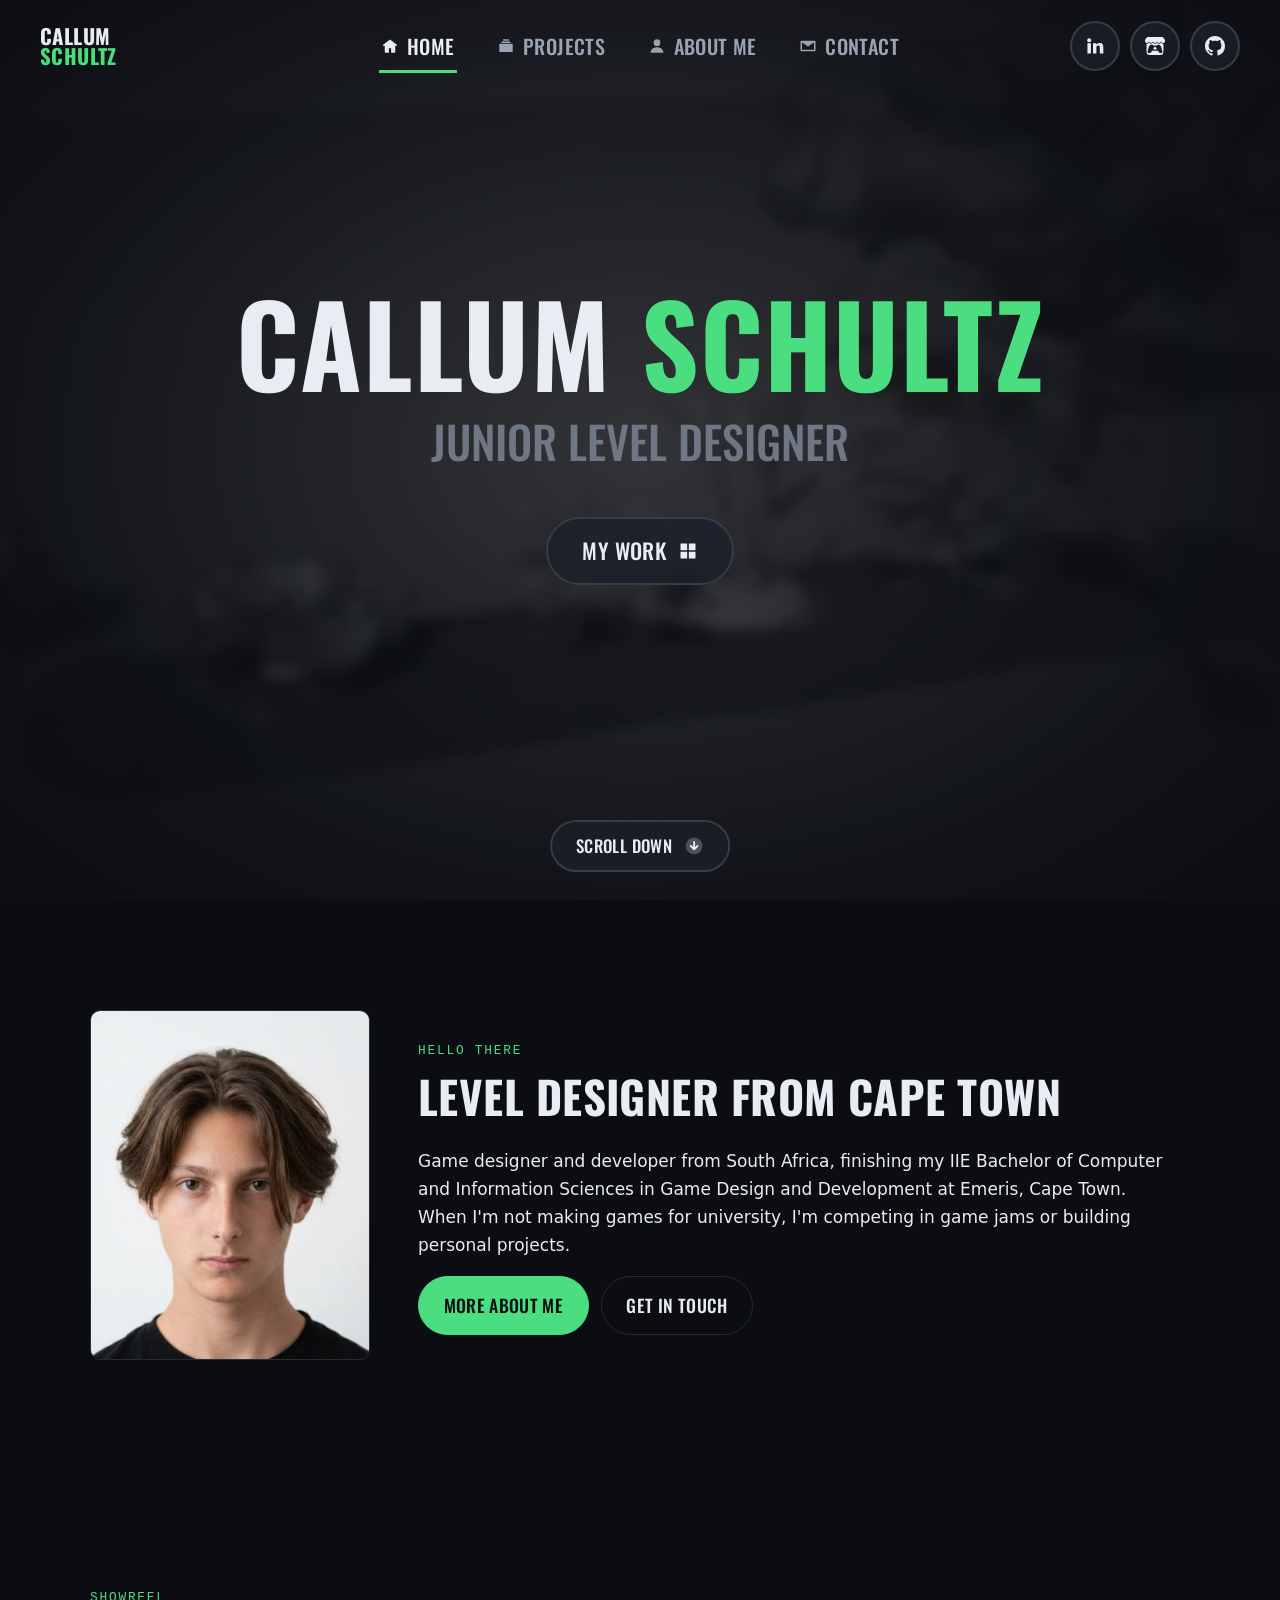
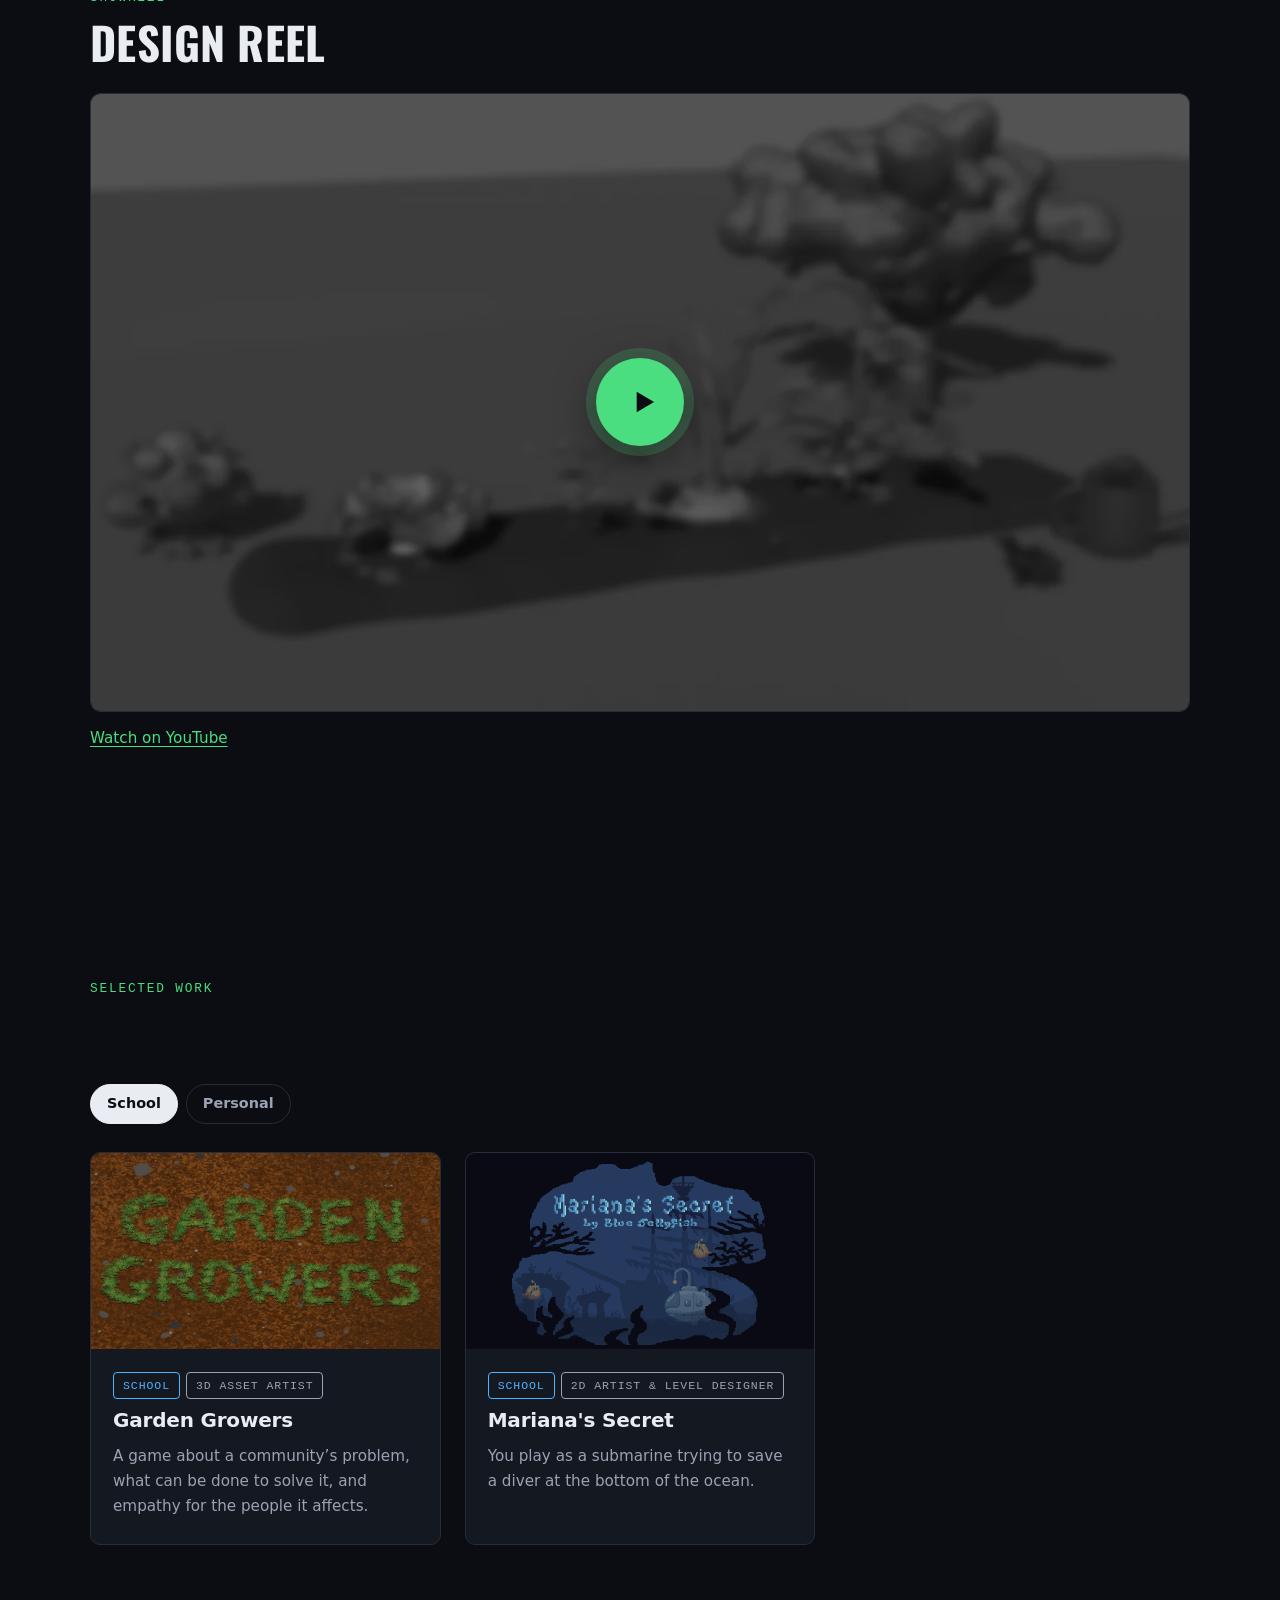
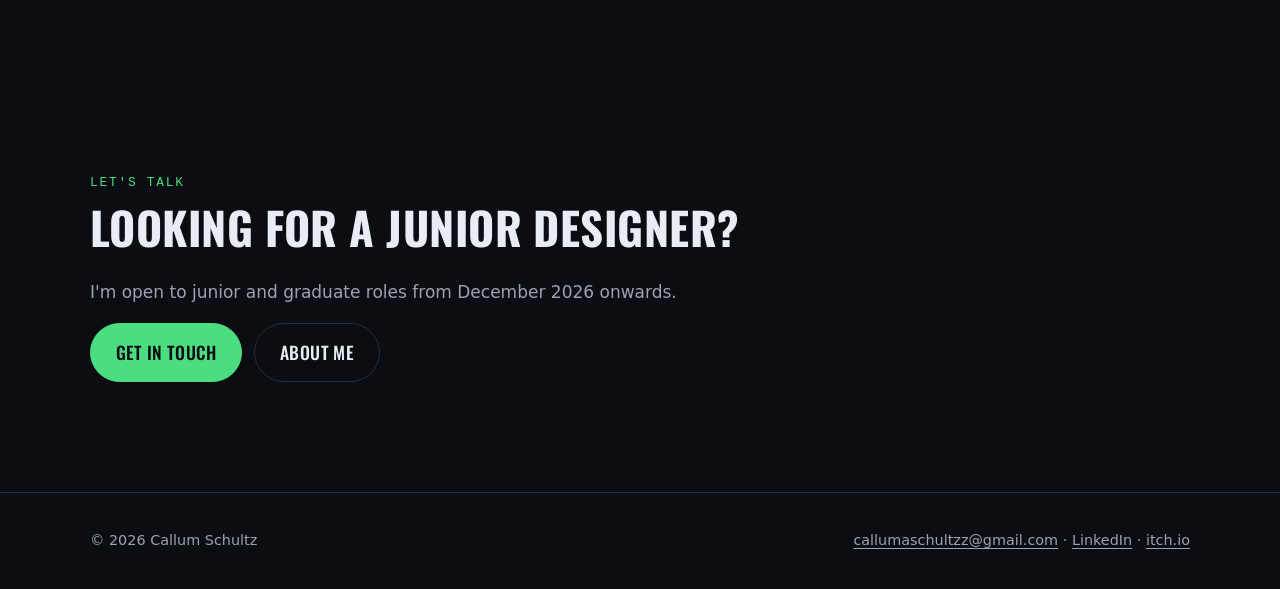
==== commit f49e8d77: "Embed the design reel on the home page Click-to-play YouTube embed (youtube-nocookie) for https://yo" ====
--- a/index.html
+++ b/index.html
@@ -76,12 +76,15 @@
       <div class="container">
         <span class="eyebrow">Showreel</span>
         <h2>Design reel</h2>
-        <div class="video-embed">
-          <!-- TODO: paste the YouTube/Vimeo embed, e.g.
-               <iframe src="https://www.youtube-nocookie.com/embed/VIDEO_ID" title="Callum Schultz design showreel"
-                       loading="lazy" allow="accelerometer; encrypted-media; gyroscope; picture-in-picture" allowfullscreen></iframe> -->
-          <img src="assets/img/video-showreel.webp" width="1280" height="720" alt="Showreel coming soon" loading="lazy">
+        <!-- YouTube reel, loaded only when clicked. The poster tries the live YouTube thumbnail and
+             falls back to a local image when offline (e.g. on the Showcase computer). -->
+        <div class="video-embed video-lite" data-youtube="tSjWyc_RSl4" data-title="Callum Schultz – design reel">
+          <button class="video-lite__btn" type="button" aria-label="Play design reel">
+            <img class="video-lite__poster is-fallback" src="assets/img/hero-1280.webp" width="1280" height="720" alt="" loading="lazy">
+            <span class="video-lite__play" aria-hidden="true"><svg viewBox="0 0 24 24"><path d="M8 5.5v13l11-6.5z" fill="currentColor"/></svg></span>
+          </button>
         </div>
+        <p class="video-link"><a href="https://youtu.be/tSjWyc_RSl4" rel="noopener" target="_blank">Watch on YouTube</a></p>
       </div>
     </section>
 
--- a/css/style.css
+++ b/css/style.css
@@ -363,6 +363,22 @@
 .video-embed { position: relative; aspect-ratio: 16 / 9; background: var(--bg-sunken); border-radius: var(--radius); overflow: hidden; border: 1px solid var(--line); }
 .video-embed iframe { position: absolute; inset: 0; width: 100%; height: 100%; border: 0; }
 
+/* ---------- Click-to-play YouTube ---------- */
+.video-lite__btn { position: absolute; inset: 0; width: 100%; height: 100%; padding: 0; border: 0; background: #000; cursor: pointer; }
+.video-lite__btn img { position: absolute; inset: 0; width: 100%; height: 100%; object-fit: cover; transition: transform 0.6s ease, opacity 0.3s ease; }
+.video-lite__btn:hover img { transform: scale(1.03); }
+.video-lite__btn img.is-fallback { opacity: 0.45; }
+.video-lite__play {
+  position: absolute; left: 50%; top: 50%; width: 88px; height: 88px; translate: -50% -50%;
+  display: grid; place-items: center; border-radius: 50%;
+  background: var(--accent); color: #0b0d12;
+  box-shadow: 0 0 0 10px rgba(74, 222, 128, 0.18), 0 12px 40px rgba(0, 0, 0, 0.5);
+  transition: transform 0.25s ease, box-shadow 0.25s ease;
+}
+.video-lite__play svg { width: 38px; height: 38px; margin-left: 5px; }
+.video-lite__btn:hover .video-lite__play, .video-lite__btn:focus-visible .video-lite__play { transform: scale(1.08); box-shadow: 0 0 0 16px rgba(74, 222, 128, 0.22), 0 12px 40px rgba(0, 0, 0, 0.5); }
+.video-link { margin: 14px 0 0; font-size: 0.95rem; }
+
 /* ---------- Screenshot gallery (project pages) ---------- */
 .gallery { display: grid; gap: 14px; margin-bottom: 32px; }
 .gallery__main {
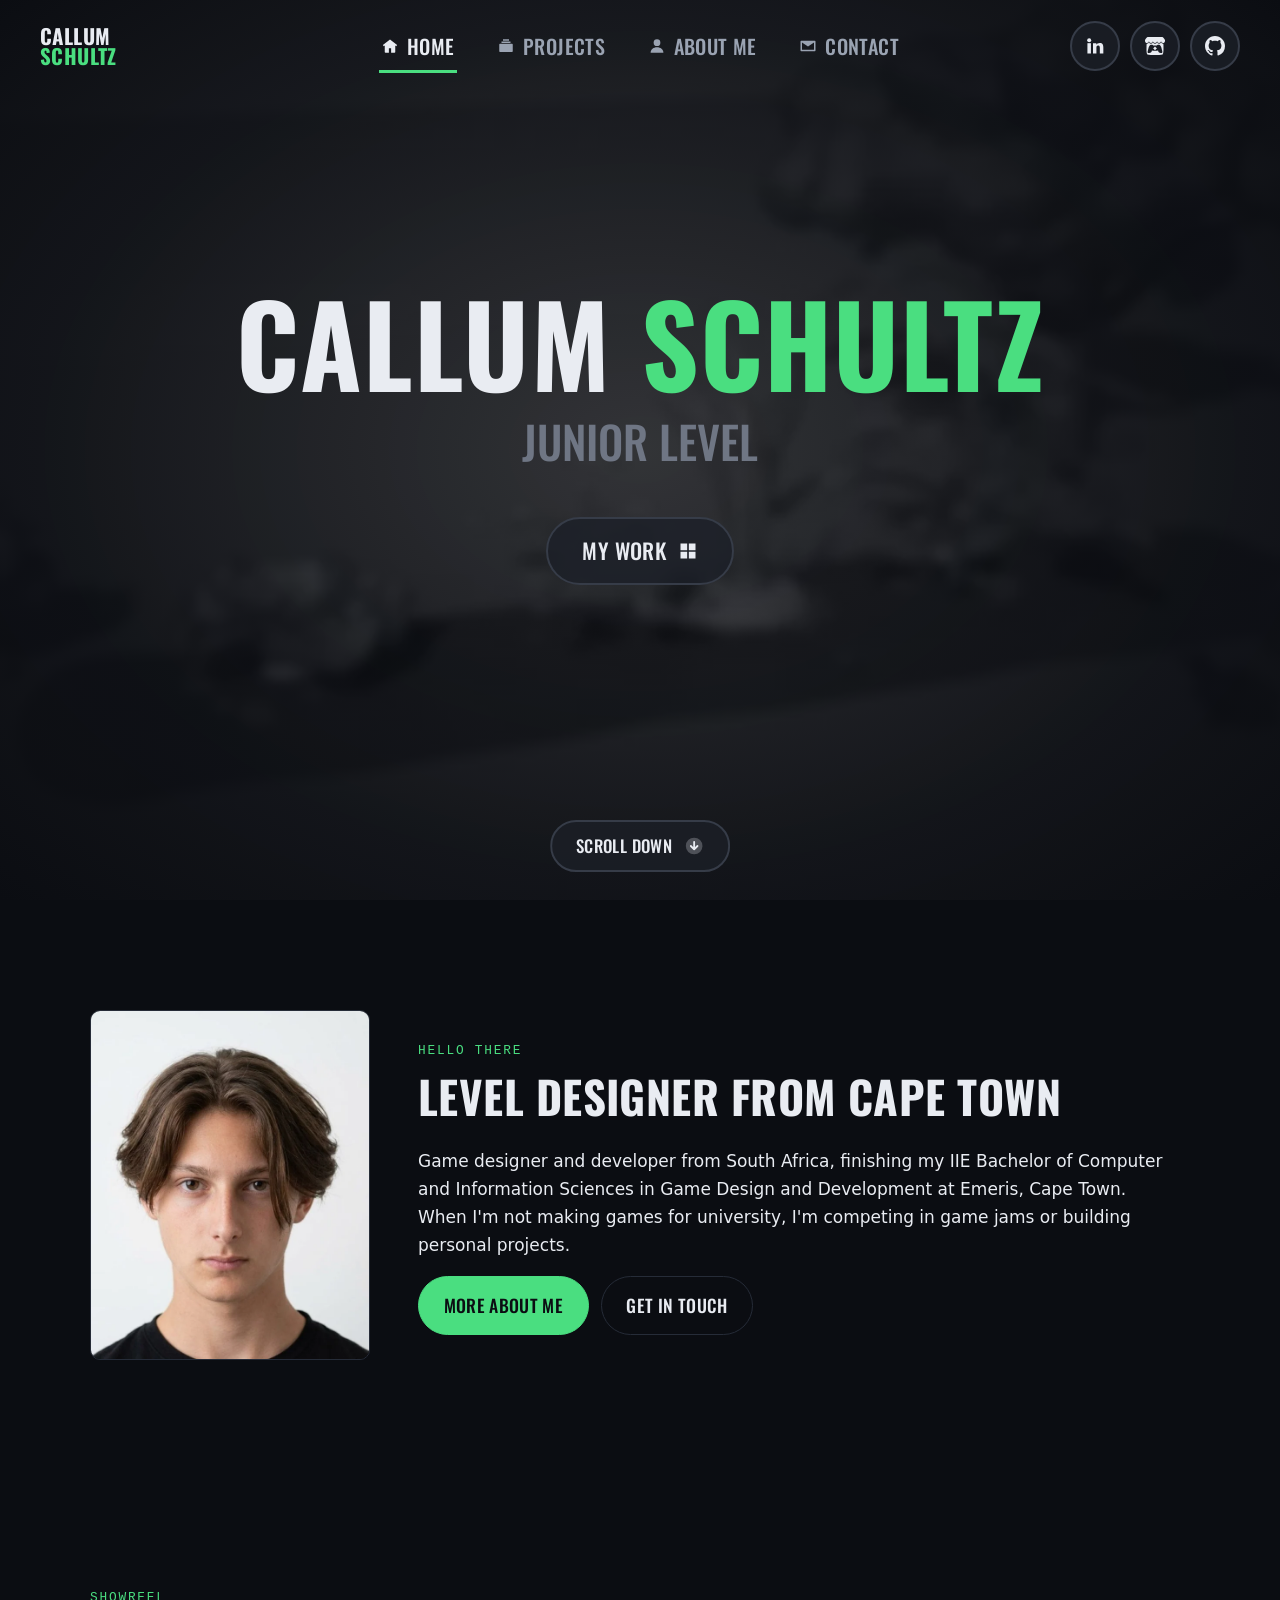
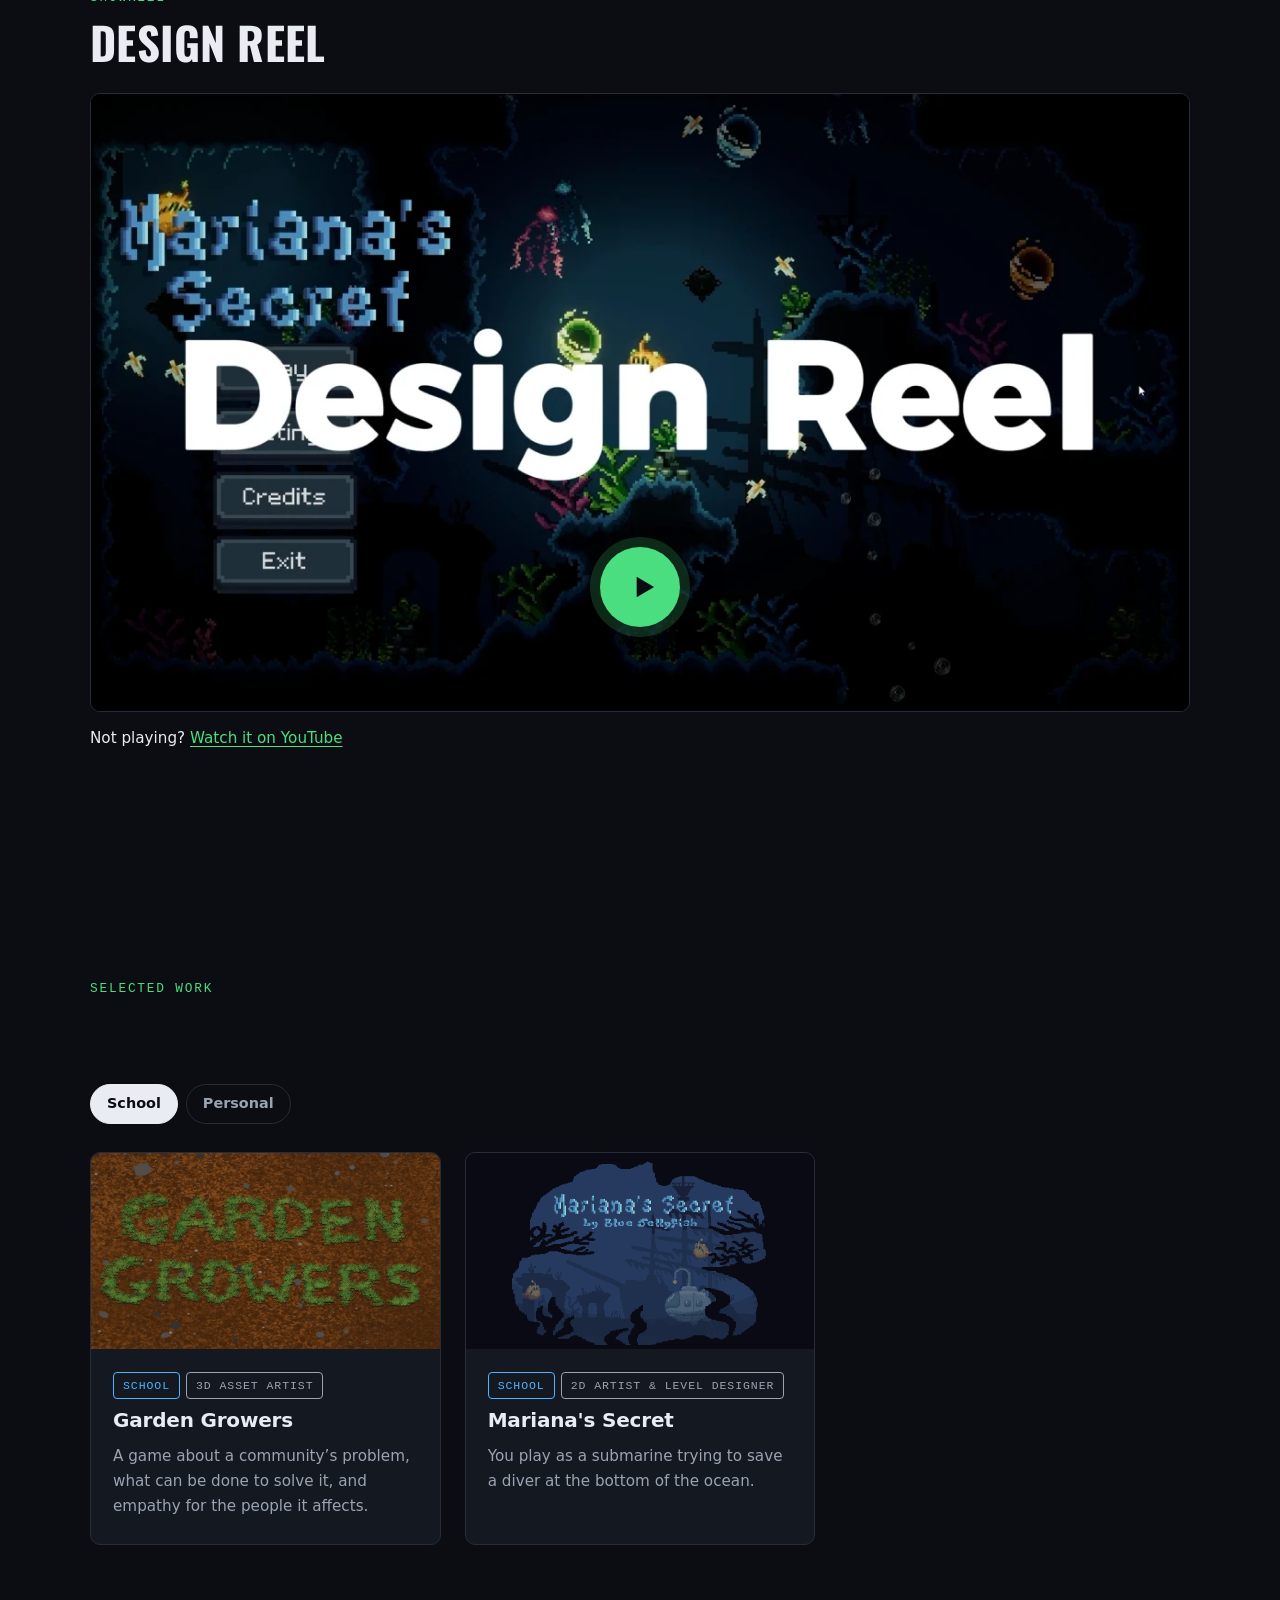
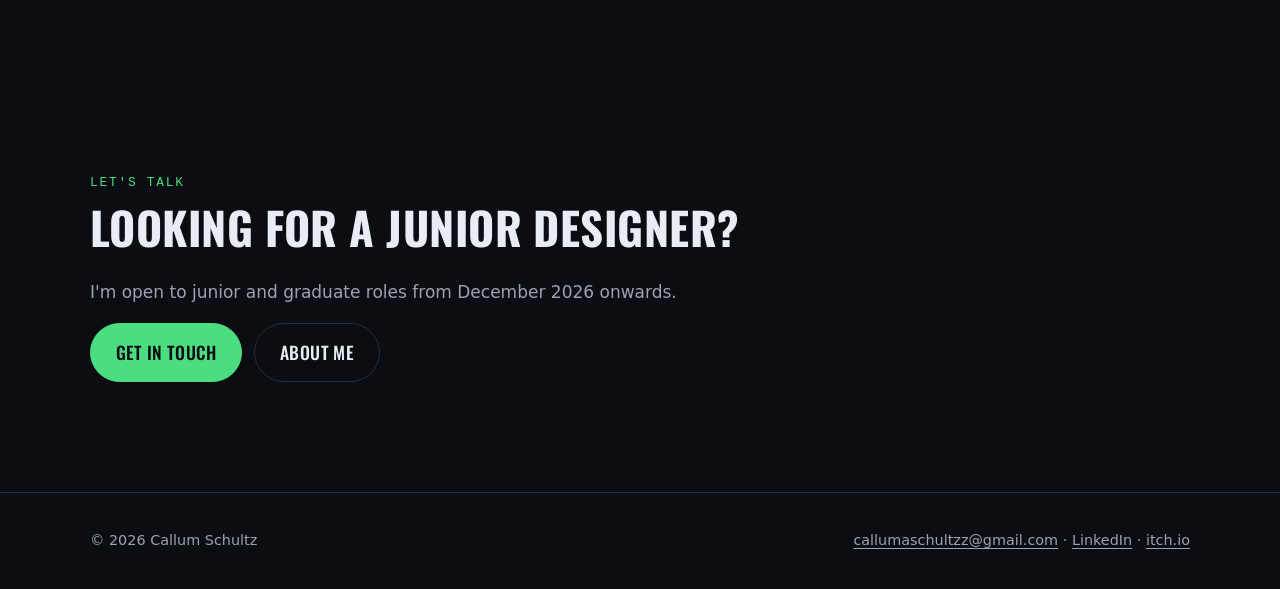
==== commit 96800c9d: "Design reel: custom thumbnail and clearer fallback link Uses Callum's 'Design Reel' title card (save" ====
--- a/index.html
+++ b/index.html
@@ -76,15 +76,14 @@
       <div class="container">
         <span class="eyebrow">Showreel</span>
         <h2>Design reel</h2>
-        <!-- YouTube reel, loaded only when clicked. The poster tries the live YouTube thumbnail and
-             falls back to a local image when offline (e.g. on the Showcase computer). -->
+        <!-- YouTube reel, loaded only when clicked. The poster is a local image so it shows offline too. -->
         <div class="video-embed video-lite" data-youtube="tSjWyc_RSl4" data-title="Callum Schultz – design reel">
           <button class="video-lite__btn" type="button" aria-label="Play design reel">
-            <img class="video-lite__poster is-fallback" src="assets/img/hero-1280.webp" width="1280" height="720" alt="" loading="lazy">
+            <img class="video-lite__poster" src="assets/img/reel-poster.webp" width="1195" height="672" alt="Design reel – title card over a Mariana’s Secret gameplay scene" loading="lazy">
             <span class="video-lite__play" aria-hidden="true"><svg viewBox="0 0 24 24"><path d="M8 5.5v13l11-6.5z" fill="currentColor"/></svg></span>
           </button>
         </div>
-        <p class="video-link"><a href="https://youtu.be/tSjWyc_RSl4" rel="noopener" target="_blank">Watch on YouTube</a></p>
+        <p class="video-link">Not playing? <a href="https://youtu.be/tSjWyc_RSl4" rel="noopener" target="_blank">Watch it on YouTube</a></p>
       </div>
     </section>
 
--- a/css/style.css
+++ b/css/style.css
@@ -367,9 +367,8 @@
 .video-lite__btn { position: absolute; inset: 0; width: 100%; height: 100%; padding: 0; border: 0; background: #000; cursor: pointer; }
 .video-lite__btn img { position: absolute; inset: 0; width: 100%; height: 100%; object-fit: cover; transition: transform 0.6s ease, opacity 0.3s ease; }
 .video-lite__btn:hover img { transform: scale(1.03); }
-.video-lite__btn img.is-fallback { opacity: 0.45; }
 .video-lite__play {
-  position: absolute; left: 50%; top: 50%; width: 88px; height: 88px; translate: -50% -50%;
+  position: absolute; left: 50%; top: 80%; width: 80px; height: 80px; translate: -50% -50%;
   display: grid; place-items: center; border-radius: 50%;
   background: var(--accent); color: #0b0d12;
   box-shadow: 0 0 0 10px rgba(74, 222, 128, 0.18), 0 12px 40px rgba(0, 0, 0, 0.5);
@@ -378,6 +377,10 @@
 .video-lite__play svg { width: 38px; height: 38px; margin-left: 5px; }
 .video-lite__btn:hover .video-lite__play, .video-lite__btn:focus-visible .video-lite__play { transform: scale(1.08); box-shadow: 0 0 0 16px rgba(74, 222, 128, 0.22), 0 12px 40px rgba(0, 0, 0, 0.5); }
 .video-link { margin: 14px 0 0; font-size: 0.95rem; }
+@media (max-width: 600px) {
+  .video-lite__play { top: 84%; width: 50px; height: 50px; box-shadow: 0 0 0 6px rgba(74, 222, 128, 0.18), 0 8px 24px rgba(0, 0, 0, 0.5); }
+  .video-lite__play svg { width: 24px; height: 24px; margin-left: 3px; }
+}
 
 /* ---------- Screenshot gallery (project pages) ---------- */
 .gallery { display: grid; gap: 14px; margin-bottom: 32px; }
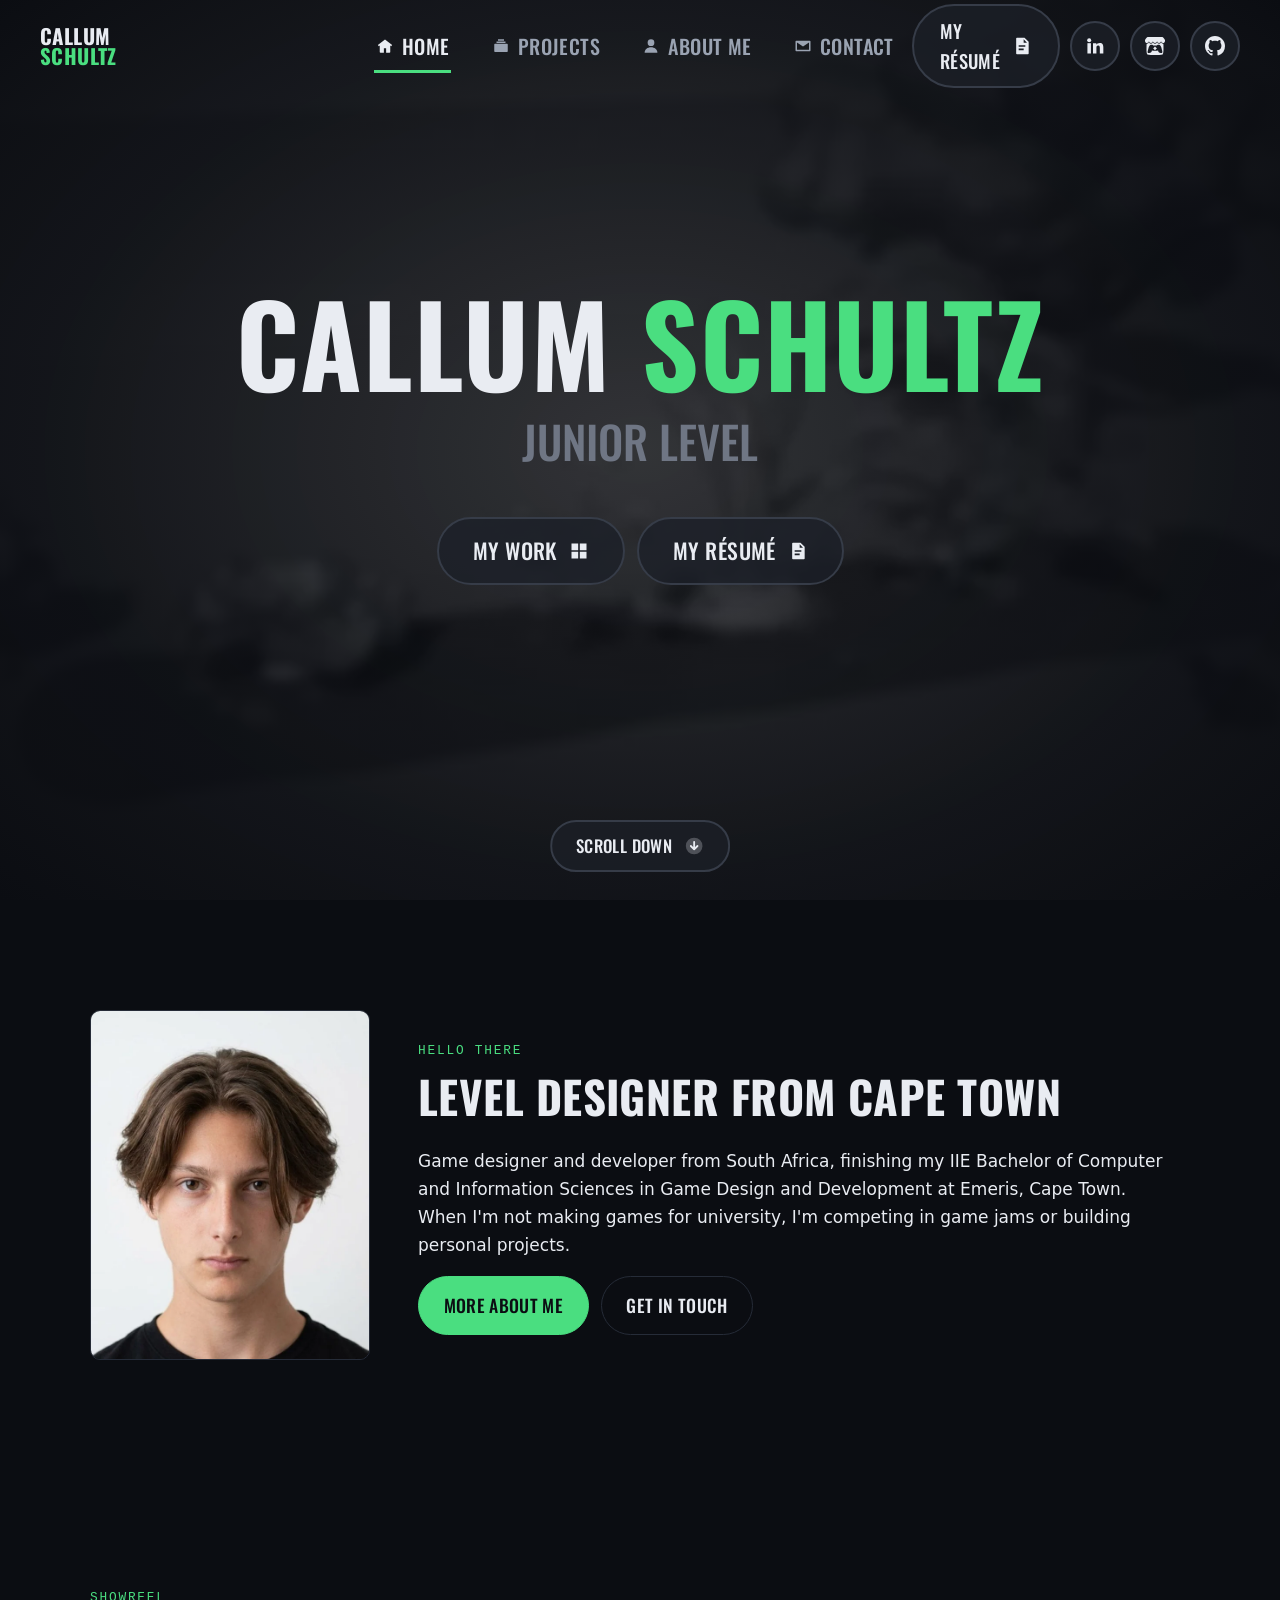
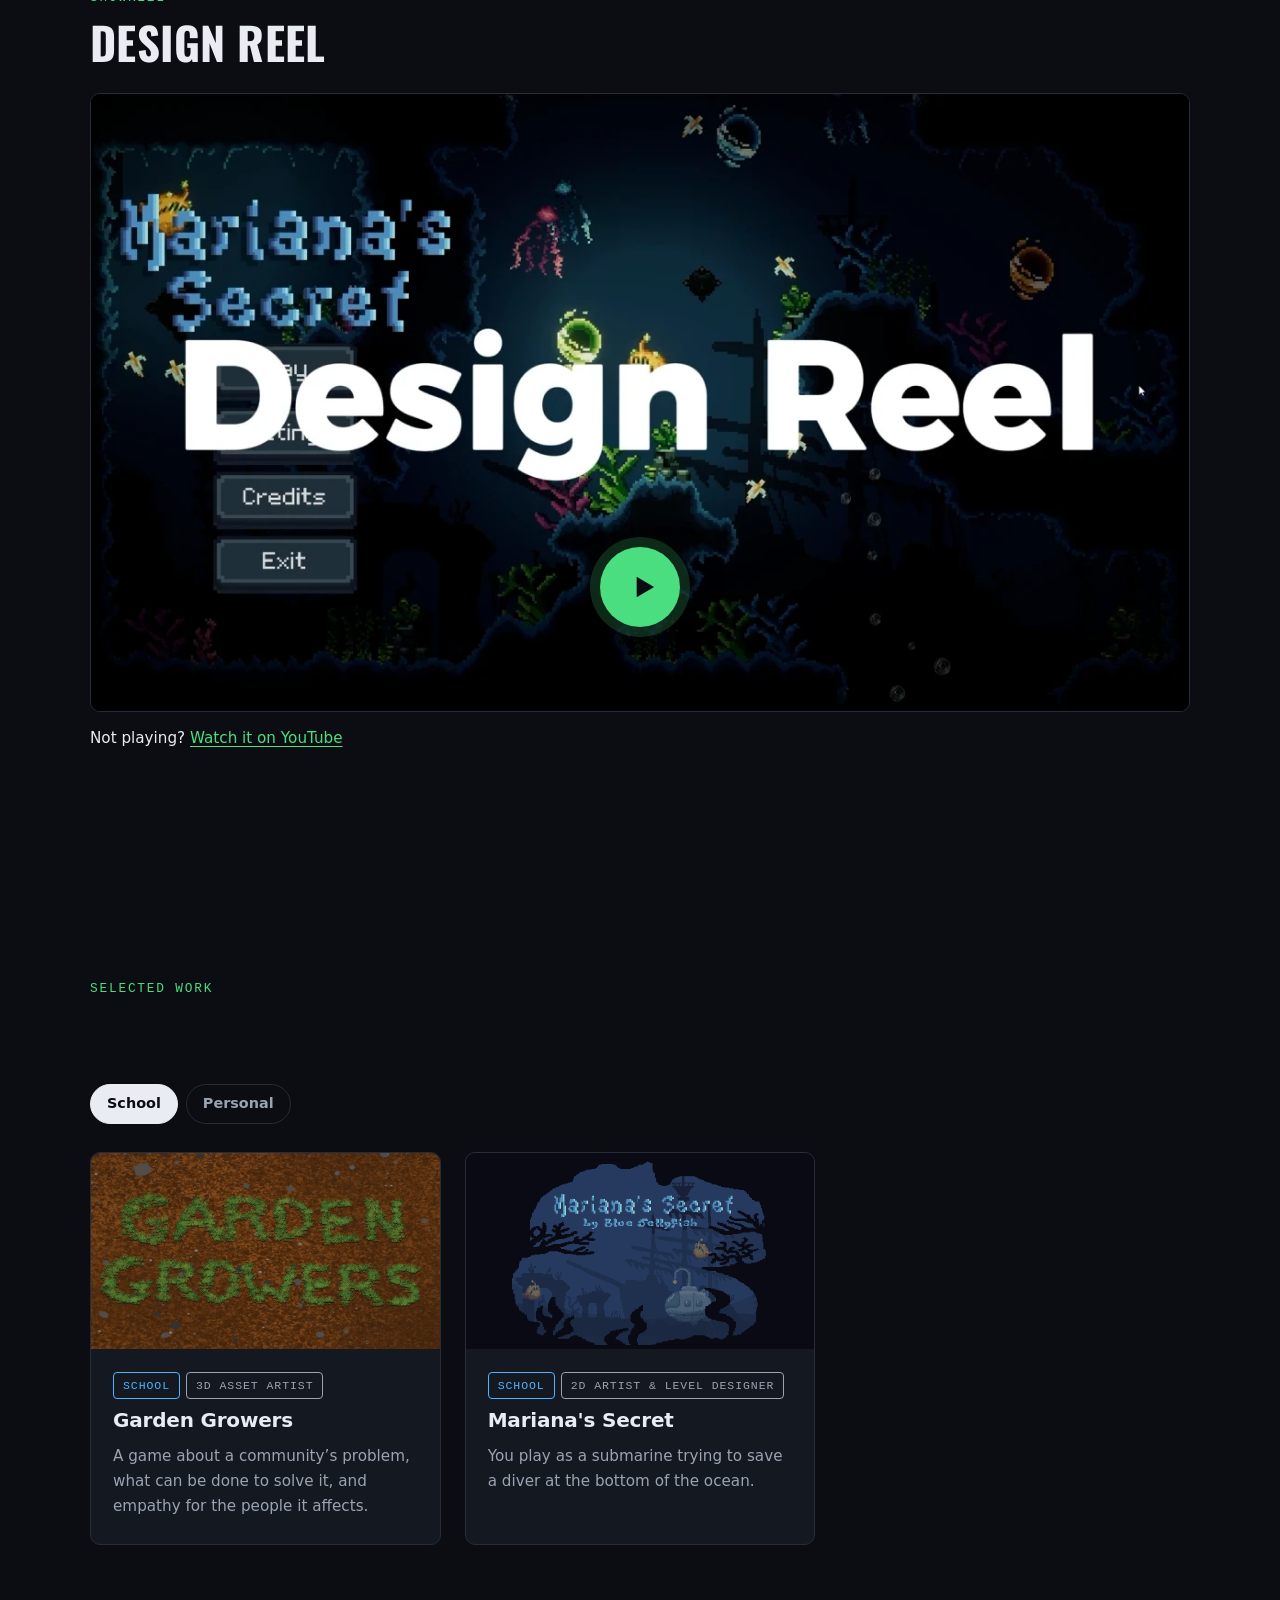
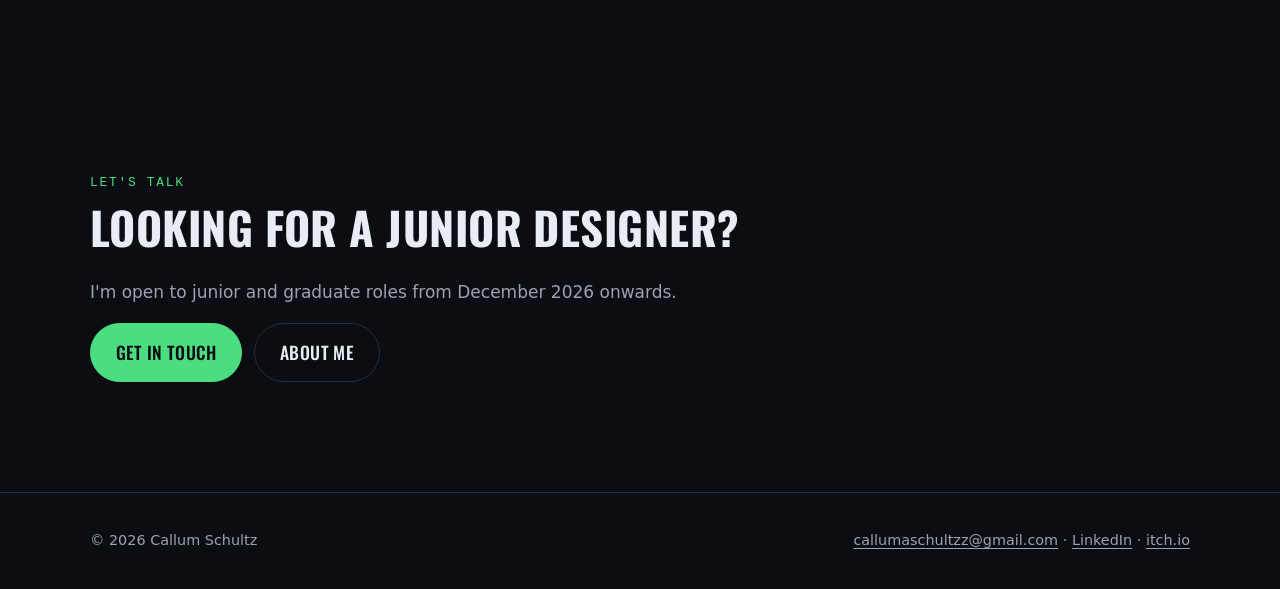
==== commit 0aa52c25: "Add résumé PDF and switch on all résumé buttons One-page A4 résumé at assets/resume/resume.pdf; it d" ====
--- a/index.html
+++ b/index.html
@@ -30,7 +30,7 @@
           <li><a href="contact.html"><svg viewBox="0 0 24 24" aria-hidden="true"><path fill="currentColor" d="M3 5h18a1 1 0 0 1 1 1v12a1 1 0 0 1-1 1H3a1 1 0 0 1-1-1V6a1 1 0 0 1 1-1zm1 2.3V17h16V7.3l-8 5.4z"/></svg><span>Contact</span></a></li>
         </ul>
         <div class="header-actions">
-          <!-- Résumé hidden until assets/resume/resume.pdf exists: <a class="pill" href="assets/resume/resume.pdf" download><span>My résumé</span><svg viewBox="0 0 24 24" aria-hidden="true"><path fill="currentColor" d="M6 2h9l5 5v14a1 1 0 0 1-1 1H6a1 1 0 0 1-1-1V3a1 1 0 0 1 1-1zm2 9v2h8v-2zm0 4v2h6v-2zm6-11v4h4z"/></svg></a> -->
+          <a class="pill" href="assets/resume/resume.pdf" download="Callum-Schultz-Resume.pdf"><span>My résumé</span><svg viewBox="0 0 24 24" aria-hidden="true"><path fill="currentColor" d="M6 2h9l5 5v14a1 1 0 0 1-1 1H6a1 1 0 0 1-1-1V3a1 1 0 0 1 1-1zm2 9v2h8v-2zm0 4v2h6v-2zm6-11v4h4z"/></svg></a>
           <a class="icon-btn" href="https://www.linkedin.com/in/callum-schultz-7b737137b/" rel="noopener" aria-label="LinkedIn"><svg viewBox="0 0 24 24" aria-hidden="true"><circle cx="5" cy="5" r="2.4" fill="currentColor"/><rect x="2.9" y="8.6" width="4.2" height="12.4" fill="currentColor"/><path fill="currentColor" d="M9.6 8.6h4v1.8c.6-1.1 2-2.1 4.1-2.1 3.6 0 4.3 2.3 4.3 5.4V21h-4.2v-6.3c0-1.5 0-3.3-2-3.3s-2.1 1.5-2.1 3.2V21H9.6z"/></svg></a>
           <a class="icon-btn" href="https://callum-schultz.itch.io/" rel="noopener" aria-label="itch.io"><svg viewBox="0 0 24 24" aria-hidden="true"><path fill="currentColor" d="M3.13 1.338C2.08 1.96.02 4.328 0 4.95v1.03c0 1.303 1.22 2.45 2.325 2.45 1.33 0 2.436-1.102 2.436-2.41 0 1.308 1.07 2.41 2.4 2.41 1.328 0 2.362-1.102 2.362-2.41 0 1.308 1.137 2.41 2.466 2.41h.024c1.33 0 2.466-1.102 2.466-2.41 0 1.308 1.034 2.41 2.363 2.41 1.33 0 2.4-1.102 2.4-2.41 0 1.308 1.106 2.41 2.435 2.41C22.78 8.43 24 7.282 24 5.98V4.95c-.02-.62-2.082-2.99-3.13-3.612-3.253-.114-5.508-.134-8.87-.133-3.362 0-7.945.053-8.87.133zm6.376 6.477a2.74 2.74 0 0 1-.468.602c-.5.49-1.19.795-1.947.795a2.786 2.786 0 0 1-1.95-.795c-.182-.178-.32-.37-.446-.59-.127.222-.303.412-.486.59a2.788 2.788 0 0 1-1.95.795c-.092 0-.187-.025-.264-.052-.107 1.113-.152 2.176-.168 2.95v.005l-.006 1.167c.02 2.334-.23 7.564 1.03 8.85 1.952.454 5.545.662 9.15.663 3.605 0 7.198-.21 9.15-.664 1.26-1.284 1.01-6.514 1.03-8.848l-.006-1.167v-.004c-.016-.775-.06-1.838-.168-2.95-.077.026-.172.052-.263.052a2.788 2.788 0 0 1-1.95-.795c-.184-.178-.36-.368-.486-.59-.127.22-.265.412-.447.59a2.786 2.786 0 0 1-1.95.794c-.76 0-1.446-.303-1.948-.793a2.74 2.74 0 0 1-.468-.602 2.738 2.738 0 0 1-.463.602 2.787 2.787 0 0 1-1.95.794h-.16a2.787 2.787 0 0 1-1.95-.793 2.738 2.738 0 0 1-.464-.602zm-2.004 2.59v.002c.795.002 1.5 0 2.373.953.687-.072 1.406-.108 2.125-.107.72 0 1.438.035 2.125.107.873-.953 1.578-.95 2.372-.953.376 0 1.876 0 2.92 2.934l1.123 4.028c.832 2.995-.266 3.068-1.636 3.07-2.03-.075-3.156-1.55-3.156-3.025-1.124.184-2.436.276-3.748.277-1.312 0-2.624-.093-3.748-.277 0 1.475-1.125 2.95-3.156 3.026-1.37-.004-2.468-.077-1.636-3.072l1.122-4.027c1.045-2.934 2.545-2.934 2.92-2.934zM12 12.714c-.002.002-2.14 1.964-2.523 2.662l1.4-.056v1.22c0 .056.56.033 1.123.007.562.026 1.124.05 1.124-.008v-1.22l1.4.055C14.138 14.677 12 12.713 12 12.713z"/></svg></a>
           <a class="icon-btn" href="https://github.com/Callumschultz" rel="noopener" aria-label="GitHub"><svg viewBox="0 0 16 16" aria-hidden="true"><path fill="currentColor" d="M8 0C3.58 0 0 3.58 0 8c0 3.54 2.29 6.53 5.47 7.59.4.07.55-.17.55-.38 0-.19-.01-.82-.01-1.49-2.01.37-2.53-.49-2.69-.94-.09-.23-.48-.94-.82-1.13-.28-.15-.68-.52-.01-.53.63-.01 1.08.58 1.23.82.72 1.21 1.87.87 2.33.66.07-.52.28-.87.51-1.07-1.78-.2-3.64-.89-3.64-3.95 0-.87.31-1.59.82-2.15-.08-.2-.36-1.02.08-2.12 0 0 .67-.21 2.2.82.64-.18 1.32-.27 2-.27.68 0 1.36.09 2 .27 1.53-1.04 2.2-.82 2.2-.82.44 1.1.16 1.92.08 2.12.51.56.82 1.27.82 2.15 0 3.07-1.87 3.75-3.65 3.95.29.25.54.73.54 1.48 0 1.07-.01 1.93-.01 2.2 0 .21.15.46.55.38A8.013 8.013 0 0016 8c0-4.42-3.58-8-8-8z"/></svg></a>
@@ -48,7 +48,7 @@
         <p class="hero__role"><span class="sr-only">Junior Level Designer</span><span class="typewriter" data-typewriter aria-hidden="true">Junior Level Designer</span></p>
         <div class="btn-row btn-row--center">
           <a class="pill pill--lg" href="#work"><span>My work</span><svg viewBox="0 0 24 24" aria-hidden="true"><path fill="currentColor" d="M3 3h8v8H3zm10 0h8v8h-8zM3 13h8v8H3zm10 0h8v8h-8z"/></svg></a>
-          <!-- Résumé hidden until assets/resume/resume.pdf exists: <a class="pill pill--lg" href="assets/resume/resume.pdf" download><span>My résumé</span><svg viewBox="0 0 24 24" aria-hidden="true"><path fill="currentColor" d="M6 2h9l5 5v14a1 1 0 0 1-1 1H6a1 1 0 0 1-1-1V3a1 1 0 0 1 1-1zm2 9v2h8v-2zm0 4v2h6v-2zm6-11v4h4z"/></svg></a> -->
+          <a class="pill pill--lg" href="assets/resume/resume.pdf" download="Callum-Schultz-Resume.pdf"><span>My résumé</span><svg viewBox="0 0 24 24" aria-hidden="true"><path fill="currentColor" d="M6 2h9l5 5v14a1 1 0 0 1-1 1H6a1 1 0 0 1-1-1V3a1 1 0 0 1 1-1zm2 9v2h8v-2zm0 4v2h6v-2zm6-11v4h4z"/></svg></a>
         </div>
       </div>
 
